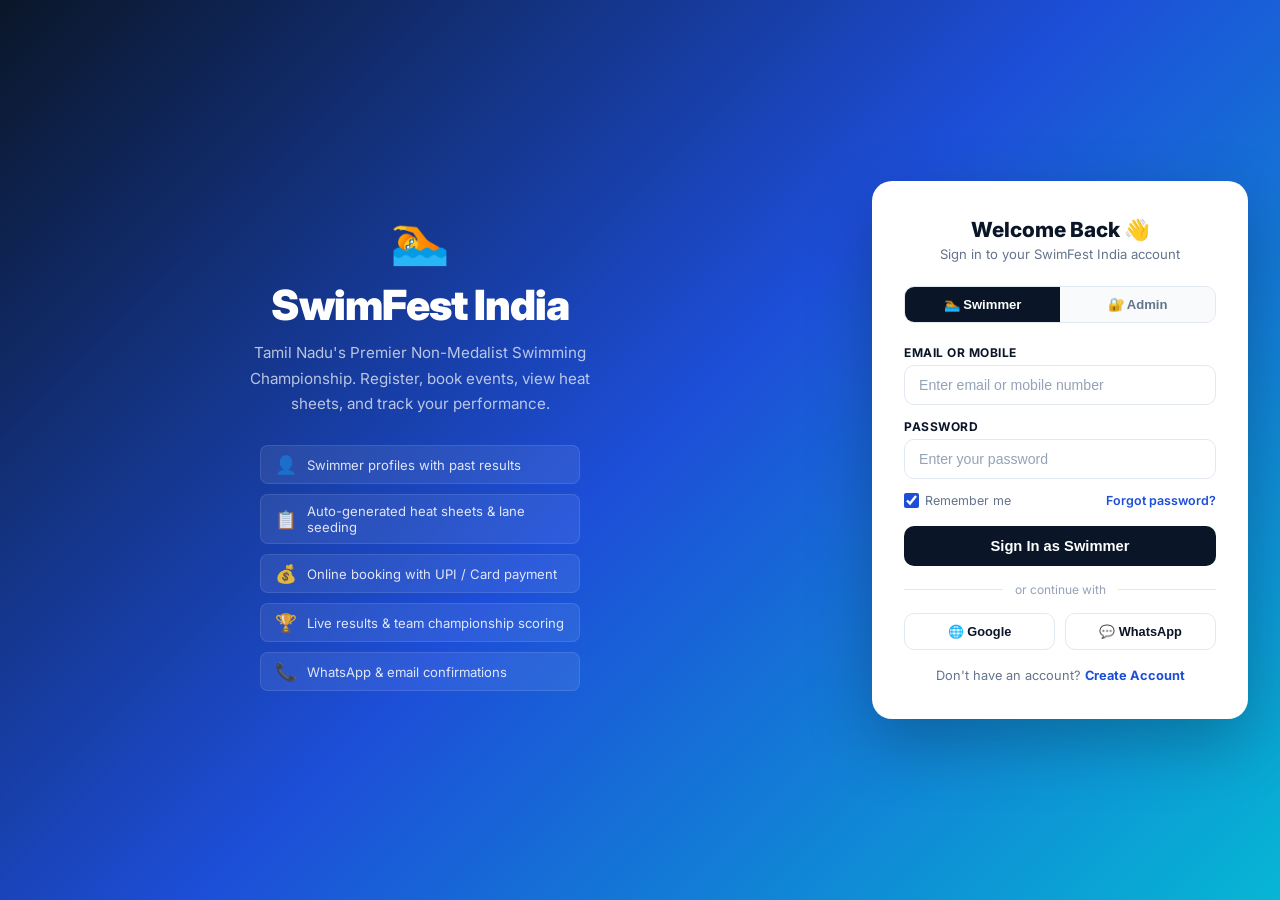
==== index.html @ cbd140c6 "Complete pending items: password hashing, admin swimmer edit, results upload, PDF export, dynamic pa" ====
﻿<!DOCTYPE html>
<html lang="en">
<head>
  <meta charset="UTF-8"/>
  <meta name="viewport" content="width=device-width,initial-scale=1.0"/>
  <title>SwimFest India 2026</title>
  <link rel="stylesheet" href="home.css?v=6"/>
  <link href="https://fonts.googleapis.com/css2?family=Inter:wght@400;500;600;700;800;900&display=swap" rel="stylesheet"/>
</head>
<body>

<!-- NAV -->
<nav class="nav">
<script>
  // Require login — redirect to login page if not authenticated
  if (!localStorage.getItem('swimmer_id') || localStorage.getItem('swimmer_id') === '') {
    window.location.href = 'login.html';
  }
</script>
  <div class="nav-inner">
    <a href="index.html" class="nav-logo">
      <span class="nav-logo-wave">&#127946;</span> SwimFest India
    </a>
    <ul class="nav-links">
      <li><a href="#home" class="active">Home</a></li>
      <li><a href="#events">Events</a></li>
      <li><a href="#eligibility">Eligibility</a></li>
      <li><a href="#results">Results</a></li>
      <li><a href="#directory">Swimmers</a></li>
      <li><a href="#faq">FAQ</a></li>
      <li><a href="#contact">Contact</a></li>
      <li><a href="heatsheet.html">Heat Sheet</a></li>
      <li><a href="player.html">My Profile</a></li>
      <li><a href="login.html" onclick="localStorage.removeItem('swimmer_id');localStorage.removeItem('swimmer_name')">Logout</a></li>
    </ul>
    <div>
      <button class="nav-ham" id="navHam">&#9776;</button>
    </div>
  </div>
  <ul class="nav-mob" id="navMob">
    <li><a href="#home">Home</a></li>
    <li><a href="#events">Events</a></li>
    <li><a href="#results">Results</a></li>
    <li><a href="#directory">Swimmers</a></li>
    <li><a href="#contact">Contact</a></li>
    <li><a href="player.html">&#128100; My Profile</a></li>
    <li><a href="#" onclick="localStorage.removeItem('swimmer_id');localStorage.removeItem('swimmer_name');window.location.href='login.html';" style="color:#dc2626;font-weight:700">&#128274; Logout</a></li>
  </ul>
</nav>

<!-- HERO -->
<section id="home" class="hero">
  <div class="hero-inner">
    <div class="hero-text">
      <span class="hero-eyebrow">&#127941; Tamil Nadu's Premier Swimming Championship</span>
      <h1>SWIMFEST<br/>INDIA 2026</h1>
      <p class="hero-sub">Non-medalist &nbsp;&middot;&nbsp; Age-group &nbsp;&middot;&nbsp; School &amp; Academy swimmers welcome</p>
      <div class="hero-btns">
        <button onclick="openRegisterModal()" class="btn-hero-primary">&#128221; Register Now</button>
        <a href="#events" class="btn-hero-ghost">View Events</a>
      </div>
      <div class="hero-chips" id="heroChips">
        <div class="hero-chip"><span class="chip-n" id="heroSwimmers">—</span><span class="chip-l">Swimmers</span></div>
        <div class="hero-chip"><span class="chip-n" id="heroEvents">—</span><span class="chip-l">Events</span></div>
        <div class="hero-chip"><span class="chip-n" id="heroAcademies">—</span><span class="chip-l">Academies</span></div>
      </div>
    </div>
  </div>
</section>

<!-- LIVE TICKER -->
<div class="ticker-bar">
  <span class="ticker-label">&#128308; LIVE</span>
  <div class="ticker-track">
    <span id="tickerText">Loading event info...</span>
  </div>
</div>
<script>
(function(){
  fetch('/api/tournaments').then(r=>r.json()).then(events=>{
    const open = events.find(e=>e.status==='Open') || events[0];
    if(!open) return;
    function fD(d){if(!d)return '';const p=d.split('-');return p.length===3?p[2]+'/'+p[1]+'/'+p[0]:d;}
    const txt = `Registration Open — ${open.name} \u2022 Deadline: ${fD(open.reg_deadline)} \u2022 ${open.venue||''} \u2022 U10 \u00b7 U12 \u00b7 U14 \u00b7 U16 \u2022 Boys & Girls \u2022 Rs.${open.fee_per_event||300}/event \u2022 Register before spots fill up!`;
    document.getElementById('tickerText').textContent = txt;
  }).catch(()=>{});
})();
</script>

<!-- STATS BAR -->
<div class="stats-bar">
  <div class="stats-inner" id="statsBar">
    <div class="stat-item"><span class="stat-val" id="statSwimmers">—</span><span class="stat-key">Swimmers</span></div>
    <div class="stat-div"></div>
    <div class="stat-item"><span class="stat-val" id="statBookings">—</span><span class="stat-key">Bookings</span></div>
    <div class="stat-div"></div>
    <div class="stat-item"><span class="stat-val">8</span><span class="stat-key">Categories</span></div>
    <div class="stat-div"></div>
    <div class="stat-item"><span class="stat-val" id="statAcademies">—</span><span class="stat-key">Academies</span></div>
    <div class="stat-div"></div>
    <div class="stat-item"><span class="stat-val" id="statFee">&#8377;300</span><span class="stat-key">Per Event</span></div>
  </div>
</div>
<script>
(function(){
  fetch('/api/stats').then(r=>r.json()).then(s=>{
    const set = (id,v) => { const e=document.getElementById(id); if(e) e.textContent=v; };
    set('statSwimmers', s.total_swimmers || 0);
    set('statBookings', s.total_bookings || 0);
    set('statAcademies', s.total_academies || 0);
    set('heroSwimmers', s.total_swimmers || 0);
    set('heroAcademies', s.total_academies || 0);
    set('heroEvents', s.total_entries || 0);
  }).catch(()=>{});

  fetch('/api/tournaments').then(r=>r.json()).then(events=>{
    const open = events.find(e=>e.status==='Open') || events[0];
    if(!open) return;
    // Days to event start
    const diff = Math.max(0, Math.ceil((new Date(open.start_date) - new Date()) / 86400000));
    const set = (id,v) => { const e=document.getElementById(id); if(e) e.textContent=v; };
    set('statFee', '₹' + (open.fee_per_event || 300));
  }).catch(()=>{});
})();
</script>

<!-- MAIN GRID -->
<div class="page-grid" id="events">

  <!-- LEFT -->
  <div class="col-left">
    <div class="section-head">
      <span class="sh-icon">&#128197;</span><h2>Upcoming Events</h2>
    </div>
    <div class="event-list">
      <p style="color:#64748b;font-size:.85rem;padding:12px">Loading events...</p>
    </div>

    <!-- Past Results -->
    <div class="section-head" id="results" style="margin-top:18px">
      <span class="sh-icon">&#127942;</span><h2>Past Event Results</h2>
    </div>
    <div class="past-list" id="pastResultsList">
      <p style="color:#64748b;font-size:.85rem;padding:10px">Loading results...</p>
    </div>
    <script>
    (function(){
      fetch('/api/tournaments').then(r=>r.json()).then(tournaments=>{
        const completed = tournaments.filter(t=>t.status==='Completed');
        const list = document.getElementById('pastResultsList');
        if(!list) return;
        if(!completed.length){
          list.innerHTML='<p style="color:#64748b;font-size:.85rem;padding:10px">No completed events yet.</p>';
          return;
        }
        function fD(d){if(!d)return '';const p=d.split('-');return p.length===3?p[2]+'/'+p[1]+'/'+p[0]:d;}
        let html='';
        completed.forEach(t=>{
          const yr = t.start_date ? t.start_date.split('-')[0] : '';
          html+=`<div class="past-row" onclick="toggleResult('r${t.tournament_id}',this)">
            <div class="past-info"><span class="past-year">${yr}</span><span class="past-name">${t.name}</span></div>
            <span class="past-chev">&#9660;</span>
          </div>
          <div class="past-panel" id="r${t.tournament_id}" style="display:none">
            <p style="color:#64748b;font-size:.82rem;padding:10px">Loading results...</p>
          </div>`;
        });
        list.innerHTML = html;
        // Load results for each completed tournament on expand
        completed.forEach(t=>{
          const row = list.querySelector(`[onclick*="r${t.tournament_id}"]`);
          if(row) row.addEventListener('click', function(){
            const panel = document.getElementById('r'+t.tournament_id);
            if(panel && panel.innerHTML.includes('Loading')){
              fetch('/api/results/'+t.tournament_id).then(r=>r.json()).then(results=>{
                if(!results.length){panel.innerHTML='<p style="color:#64748b;font-size:.82rem;padding:10px">No results recorded yet.</p>';return;}
                let tbl=`<table class="mini-results"><thead><tr><th>Event</th><th>Swimmer</th><th>Time</th><th>Place</th></tr></thead><tbody>`;
                results.slice(0,10).forEach(r=>{
                  tbl+=`<tr><td>${r.event_name}</td><td>${r.full_name||''}</td><td>${r.final_time||'—'}</td><td>${r.overall_place?'#'+r.overall_place:'—'}</td></tr>`;
                });
                tbl+='</tbody></table>';
                panel.innerHTML=tbl;
              }).catch(()=>{panel.innerHTML='<p style="color:#64748b;font-size:.82rem;padding:10px">Results unavailable.</p>';});
            }
          });
        });
      }).catch(()=>{});
    })();
    </script>
  </div>

  <!-- CENTRE -->
  <div class="col-mid">

    <div class="section-head" style="margin-top:0">
      <span class="sh-icon">&#9203;</span><h2>Registration Closes In</h2>
    </div>
    <div class="countdown-box">
      <div class="cd-unit"><span class="cd-num" id="cdDays">--</span><span class="cd-lbl">Days</span></div>
      <div class="cd-sep">:</div>
      <div class="cd-unit"><span class="cd-num" id="cdHrs">--</span><span class="cd-lbl">Hrs</span></div>
      <div class="cd-sep">:</div>
      <div class="cd-unit"><span class="cd-num" id="cdMin">--</span><span class="cd-lbl">Min</span></div>
      <div class="cd-sep">:</div>
      <div class="cd-unit"><span class="cd-num" id="cdSec">--</span><span class="cd-lbl">Sec</span></div>
    </div>

    <div class="section-head" id="eligibility" style="margin-top:16px">
      <span class="sh-icon">&#9989;</span><h2>Eligibility Checker</h2>
    </div>
    <div class="elig-checker">
      <p class="ec-hint">Enter DOB to check which events the swimmer qualifies for</p>
      <div class="ec-row">
        <input type="date" id="ecDob" min="2010-01-01" max="2017-12-31" onchange="checkElig()"/>
        <select id="ecGender" onchange="checkElig()">
          <option value="">Gender</option>
          <option value="Boys">Boys</option>
          <option value="Girls">Girls</option>
        </select>
      </div>
      <div class="ec-result" id="ecResult" style="display:none">
        <div class="ec-badge" id="ecBadge"></div>
        <div class="ec-events" id="ecEvents"></div>
        <button onclick="openRegisterModal()" class="btn-reg" style="margin-top:10px;width:100%">Register in This Category</button>
      </div>
      <div class="ec-ineligible" id="ecIneligible" style="display:none">
        <span>&#9888;&#65039; DOB outside eligible range (2010&ndash;2017).</span>
      </div>
    </div>

    <!-- Swimming Tips -->
    <div style="background:#fff;border:1px solid #e2e8f0;border-radius:10px;padding:20px;box-shadow:0 1px 6px rgba(0,0,0,.09);margin-top:16px">
      <div style="display:flex;align-items:center;gap:8px;margin-bottom:12px;padding-bottom:10px;border-bottom:2px solid #e2e8f0">
        <span style="font-size:1.1rem">&#127946;</span>
        <h2 style="font-size:1rem;font-weight:800;text-transform:uppercase;letter-spacing:.8px;color:#0f172a;margin:0">Swimming Tips</h2>
      </div>
      <div style="display:flex;flex-direction:column;gap:10px">
        <div style="display:flex;gap:10px;align-items:flex-start">
          <span style="font-size:1.1rem;flex-shrink:0">&#9201;</span>
          <div><strong style="font-size:.88rem;color:#0a1628">Warm Up 20 Minutes Early</strong><p style="font-size:.8rem;color:#64748b;margin-top:2px">Arrive at the pool early. Stretch and do light laps to activate muscles before your heat.</p></div>
        </div>
        <div style="display:flex;gap:10px;align-items:flex-start">
          <span style="font-size:1.1rem;flex-shrink:0">&#128165;</span>
          <div><strong style="font-size:.88rem;color:#0a1628">Pace Yourself</strong><p style="font-size:.8rem;color:#64748b;margin-top:2px">Don't sprint the first 15m. Save energy for the final push — most races are won in the last 10 metres.</p></div>
        </div>
        <div style="display:flex;gap:10px;align-items:flex-start">
          <span style="font-size:1.1rem;flex-shrink:0">&#128167;</span>
          <div><strong style="font-size:.88rem;color:#0a1628">Stay Hydrated</strong><p style="font-size:.8rem;color:#64748b;margin-top:2px">Drink water before and after each race. Your body loses fluids fast during competition.</p></div>
        </div>
        <div style="display:flex;gap:10px;align-items:flex-start">
          <span style="font-size:1.1rem;flex-shrink:0">&#127919;</span>
          <div><strong style="font-size:.88rem;color:#0a1628">Focus on Your Lane</strong><p style="font-size:.8rem;color:#64748b;margin-top:2px">Ignore other swimmers. Stay focused on your technique, breathing and turns.</p></div>
        </div>
        <div style="display:flex;gap:10px;align-items:flex-start">
          <span style="font-size:1.1rem;flex-shrink:0">&#128196;</span>
          <div><strong style="font-size:.88rem;color:#0a1628">Carry Your Documents</strong><p style="font-size:.8rem;color:#64748b;margin-top:2px">Birth Certificate, Aadhaar, Non-Medalist Declaration &amp; Parent Consent Form — originals mandatory.</p></div>
        </div>
      </div>
    </div>
  </div>

  <!-- RIGHT -->
  <div class="col-right">
    <div class="col-right-block" style="order:1">
      <div class="section-head">
        <span class="sh-icon">&#128226;</span><h2>Announcements</h2>
      </div>
      <div class="announce-list" id="announceList">
        <div class="announce-item">
          <span class="an-dot urgent-dot"></span>
          <div><strong>Loading...</strong><p>Fetching event details.</p></div>
        </div>
      </div>
      <script>
      (function(){
        fetch('/api/tournaments').then(r=>r.json()).then(events=>{
          const open = events.find(e=>e.status==='Open') || events[0];
          if(!open) return;
          function fD(d){if(!d)return '';const p=d.split('-');return p.length===3?p[2]+'/'+p[1]+'/'+p[0]:d;}
          const startD = fD(open.start_date);
          document.getElementById('announceList').innerHTML = `
            <div class="announce-item">
              <span class="an-dot urgent-dot"></span>
              <div><strong>Registration Deadline</strong><p>Entries close ${fD(open.reg_deadline)}. No late entries accepted.</p></div>
            </div>
            <div class="announce-item">
              <span class="an-dot"></span>
              <div><strong>Document Check-in</strong><p>Day 1 (${startD}) at 08:00 AM. Bring all originals.</p></div>
            </div>
            <div class="announce-item">
              <span class="an-dot info-dot"></span>
              <div><strong>Heat Sheets</strong><p>Published 24 hrs before race day on this website.</p></div>
            </div>
            <div class="announce-item">
              <span class="an-dot info-dot"></span>
              <div><strong>Relay Teams</strong><p>Relay medalists from other meets are eligible. 4&#215;50m / 4&#215;100m.</p></div>
            </div>
          `;
        }).catch(()=>{});
      })();
      </script>
    </div>

    <!-- How It Works — order:3, last -->
    <div class="col-right-block" style="order:3">
      <div style="background:#fff;border:1px solid #e2e8f0;border-radius:10px;padding:20px;box-shadow:0 1px 6px rgba(0,0,0,.09)">
        <div style="display:flex;align-items:center;gap:8px;margin-bottom:14px;padding-bottom:10px;border-bottom:2px solid #e2e8f0">
          <span style="font-size:1.1rem">&#128221;</span>
          <h2 style="font-size:1rem;font-weight:800;text-transform:uppercase;letter-spacing:.8px;color:#0f172a;margin:0">How It Works</h2>
        </div>
        <div style="display:flex;flex-direction:column;gap:10px">
          <div style="display:flex;gap:12px;align-items:center;padding:10px 12px;background:#f8fafc;border-radius:8px;border:1px solid #e2e8f0">
            <div style="width:32px;height:32px;border-radius:50%;background:#1d4ed8;color:#fff;font-size:.88rem;font-weight:900;display:flex;align-items:center;justify-content:center;flex-shrink:0">1</div>
            <div><strong style="font-size:.86rem;color:#0a1628">Create Account</strong><p style="font-size:.76rem;color:#64748b;margin-top:2px">Sign up with swimmer details. Age group auto-detected.</p></div>
          </div>
          <div style="display:flex;gap:12px;align-items:center;padding:10px 12px;background:#f0fdf4;border-radius:8px;border:1px solid #bbf7d0">
            <div style="width:32px;height:32px;border-radius:50%;background:#059669;color:#fff;font-size:.88rem;font-weight:900;display:flex;align-items:center;justify-content:center;flex-shrink:0">2</div>
            <div><strong style="font-size:.86rem;color:#0a1628">Register for Event</strong><p style="font-size:.76rem;color:#64748b;margin-top:2px">Pick tournament, up to 3 events + 1 relay.</p></div>
          </div>
          <div style="display:flex;gap:12px;align-items:center;padding:10px 12px;background:#faf5ff;border-radius:8px;border:1px solid #e9d5ff">
            <div style="width:32px;height:32px;border-radius:50%;background:#7c3aed;color:#fff;font-size:.88rem;font-weight:900;display:flex;align-items:center;justify-content:center;flex-shrink:0">3</div>
            <div><strong style="font-size:.86rem;color:#0a1628">Pay Online</strong><p style="font-size:.76rem;color:#64748b;margin-top:2px">Razorpay — UPI, card or net banking.</p></div>
          </div>
          <div style="display:flex;gap:12px;align-items:center;padding:10px 12px;background:#fffbeb;border-radius:8px;border:1px solid #fde68a">
            <div style="width:32px;height:32px;border-radius:50%;background:#f59e0b;color:#fff;font-size:.88rem;font-weight:900;display:flex;align-items:center;justify-content:center;flex-shrink:0">4</div>
            <div><strong style="font-size:.86rem;color:#0a1628">Compete &amp; Win</strong><p style="font-size:.76rem;color:#64748b;margin-top:2px">Arrive Day 1, check in and race!</p></div>
          </div>
        </div>
      </div>
    </div>

    <div class="col-right-block" style="order:2">
      <div class="section-head">
        <span class="sh-icon">&#128100;</span><h2>Quick Register</h2>
      </div>
      <form class="qr-form" onsubmit="qrSubmit(event)">
        <div class="qr-group">
          <label>Swimmer Name</label>
          <input type="text" id="qrName" placeholder="Enter full name" required/>
        </div>
        <div class="qr-group">
          <label>Gender</label>
          <select id="qrGender" required>
            <option value="">Select Gender</option>
            <option value="Boys">Boys</option>
            <option value="Girls">Girls</option>
          </select>
        </div>
        <div class="qr-group">
          <label>Date of Birth</label>
          <input type="date" id="qrDob" onchange="qrFillAge()" required/>
        </div>
        <div class="qr-group">
          <label>Age Group <span class="auto-tag-sm">auto</span></label>
          <input type="text" id="qrAgeGroup" readonly class="readonly-inp" placeholder="Detected from DOB"/>
        </div>
        <div class="qr-group">
          <label>Academy</label>
          <select id="qrAcademy" required>
            <option value="">Select Academy</option>
          </select>
        </div>
        <button type="submit" class="btn-continue">Continue to Events &#8594;</button>
      </form>
    </div>
  </div>
</div>

<!-- SWIMMER DIRECTORY -->
<section id="directory" class="dir-section">
  <div class="dir-inner">
    <div class="dir-head">
      <div class="section-head" style="margin-bottom:0">
        <span class="sh-icon">&#128100;</span><h2>Swimmer Directory</h2>
      </div>
      <div class="dir-filters">
        <div class="dir-fgroup" id="dirGender">
          <button class="dfb active" data-g="all">All</button>
          <button class="dfb" data-g="Boys">&#128102; Boys</button>
          <button class="dfb" data-g="Girls">&#128103; Girls</button>
        </div>
        <div class="dir-fgroup" id="dirAge">
          <button class="dfb active" data-a="all">All Ages</button>
          <button class="dfb" data-a="u8">U8</button>
          <button class="dfb" data-a="u10">U10</button>
          <button class="dfb" data-a="u12">U12</button>
          <button class="dfb" data-a="u14">U14</button>
          <button class="dfb" data-a="u16">U16</button>
        </div>
        <input type="text" class="dir-search" id="dirSearch" placeholder="Search swimmer..." oninput="filterDir()"/>
      </div>
    </div>
    <div class="dir-grid" id="dirGrid">
      <p style="color:#64748b;font-size:.85rem;padding:8px">Loading swimmers...</p>
    </div>
    <button class="btn-view-all" onclick="showAllDir()">View All Swimmers</button>
  </div>
</section>
<script>
(function loadDirectory(){
  fetch('/api/swimmers').then(r=>r.json()).then(swimmers=>{
    // Also get academies for name lookup
    fetch('/api/academies').then(r=>r.json()).then(academies=>{
      const acadMap = {};
      academies.forEach(a=>{ acadMap[a.academy_id]=a.name; });
      const grid = document.getElementById('dirGrid');
      if(!grid) return;
      if(!swimmers.length){ grid.innerHTML='<p style="color:#64748b;font-size:.85rem;padding:8px">No swimmers registered yet.</p>'; return; }
      const ageClass = {'U-10':'u10','U-12':'u12','U-14':'u14','U-16':'u16'};
      grid.innerHTML = swimmers.map(s=>{
        const isBoy = s.gender==='Boys';
        const av = isBoy ? '&#128102;' : '&#128103;';
        const avCls = isBoy ? 'boy' : 'girl';
        const ag = s.age_group || '';
        const agCls = ageClass[ag] || 'u10';
        const acad = acadMap[s.academy_id] || '';
        const name = s.full_name.length>14 ? s.full_name.substring(0,13)+'…' : s.full_name;
        return `<div class="dir-card" data-g="${s.gender}" data-a="${agCls}">
          <div class="dc-av ${avCls}">${av}</div>
          <div class="dc-info"><strong>${name}</strong><span>${acad}</span><span class="ap ${agCls}">${ag}</span></div>
        </div>`;
      }).join('');
      // Also populate academy dropdowns
      const opts = academies.map(a=>`<option value="${a.academy_id}">${a.name}</option>`).join('');
      const qrAcad = document.getElementById('qrAcademy');
      const instAcad = document.getElementById('institution');
      if(qrAcad) qrAcad.innerHTML = '<option value="">Select Academy</option>' + opts;
      if(instAcad) instAcad.innerHTML = '<option value="">Select Academy</option>' + opts + '<option value="Other">Other (type below)</option>';
    }).catch(()=>{});
  }).catch(()=>{});
})();
</script>

<!-- AGE REFERENCE -->
<section class="age-ref-section" id="eligibility-ref">
  <div class="age-ref-inner">
    <div class="section-head"><span class="sh-icon">&#128203;</span><h2>Age Categories &amp; Events</h2></div>
    <div class="age-ref-grid">
      <div class="arc-card u10c">
        <div class="arc-header"><span class="ap u10">U-10</span><span class="arc-gender">Boys &amp; Girls</span></div>
        <p class="arc-born">Born: 1 Jan 2016 &ndash; 31 Dec 2017</p>
        <ul class="arc-events"><li>50m Freestyle</li><li>100m Freestyle</li><li>50m Backstroke</li><li>50m Breaststroke</li><li>50m Butterfly</li><li>100m IM</li></ul>
        <span class="arc-relay">Relay: 4&times;50m</span>
      </div>
      <div class="arc-card u12c">
        <div class="arc-header"><span class="ap u12">U-12</span><span class="arc-gender">Boys &amp; Girls</span></div>
        <p class="arc-born">Born: 1 Jan 2014 &ndash; 31 Dec 2015</p>
        <ul class="arc-events"><li>50m Freestyle</li><li>100m Freestyle</li><li>50m Backstroke</li><li>50m Breaststroke</li><li>50m Butterfly</li><li>100m IM</li></ul>
        <span class="arc-relay">Relay: 4&times;50m</span>
      </div>
      <div class="arc-card u14c">
        <div class="arc-header"><span class="ap u14">U-14</span><span class="arc-gender">Boys &amp; Girls</span></div>
        <p class="arc-born">Born: 1 Jan 2012 &ndash; 31 Dec 2013</p>
        <ul class="arc-events"><li>50m Freestyle</li><li>100m Freestyle</li><li>100m Backstroke</li><li>100m Breaststroke</li><li>100m Butterfly</li><li>200m IM</li></ul>
        <span class="arc-relay">Relay: 4&times;100m</span>
      </div>
      <div class="arc-card u16c">
        <div class="arc-header"><span class="ap u16">U-16</span><span class="arc-gender">Boys &amp; Girls</span></div>
        <p class="arc-born">Born: 1 Jan 2010 &ndash; 31 Dec 2011</p>
        <ul class="arc-events"><li>50m Freestyle</li><li>100m Freestyle</li><li>100m Backstroke</li><li>100m Breaststroke</li><li>100m Butterfly</li><li>200m IM</li></ul>
        <span class="arc-relay">Relay: 4&times;100m</span>
      </div>
    </div>
    <div class="arc-rule">&#128204; Age cut-off: <strong>31 December 2026</strong> &nbsp;&middot;&nbsp; Non-medalist only &nbsp;&middot;&nbsp; Max <strong>3 events</strong> per registration + optional Relay</div>
  </div>
</section>

<!-- FAQ -->
<section id="faq" class="faq-section">
  <div class="faq-inner">
    <div class="section-head"><span class="sh-icon">&#10067;</span><h2>Frequently Asked Questions</h2></div>
    <input type="text" class="faq-search" id="faqSearch" placeholder="Search FAQs..." oninput="filterFaq()"/>
    <div class="faq-list" id="faqList">
      <div class="faq-item"><div class="faq-q" onclick="toggleFaq(this)"><span>Who is eligible for the Non-Medalist championship?</span><span class="faq-arrow">&#9660;</span></div><div class="faq-a">Only swimmers who have never won an individual medal (Gold, Silver, Bronze) at State, Zonal, National, or major School Games (CBSE/SGFI) are eligible. Relay medals do not affect eligibility.</div></div>
      <div class="faq-item"><div class="faq-q" onclick="toggleFaq(this)"><span>What documents must we submit on Day 1?</span><span class="faq-arrow">&#9660;</span></div><div class="faq-a">Signed Non-Medalist Declaration (Coach + Parent), institutional representation certificate, and government age-proof document (Birth Certificate, Aadhaar, or School ID).</div></div>
      <div class="faq-item"><div class="faq-q" onclick="toggleFaq(this)"><span>How does the One Start Rule work?</span><span class="faq-arrow">&#9660;</span></div><div class="faq-a">Any swimmer who leaves the block before the starting signal is immediately disqualified (DSQ). The race continues for all other swimmers without a recall.</div></div>
      <div class="faq-item"><div class="faq-q" onclick="toggleFaq(this)"><span>Is there a refund policy?</span><span class="faq-arrow">&#9660;</span></div><div class="faq-a">Fees are non-refundable once paid, except in case of official event cancellation by the organiser. No event swaps after the registration deadline.</div></div>
      <div class="faq-item"><div class="faq-q" onclick="toggleFaq(this)"><span>Can a swimmer represent both school and academy?</span><span class="faq-arrow">&#9660;</span></div><div class="faq-a">No. Under SFI guidelines, a swimmer must declare single representation for the meet &mdash; either school OR academy, not both.</div></div>
    </div>
  </div>
</section>

<!-- CONTACT -->
<section id="contact" class="contact-section">
  <div class="contact-inner" id="contactInfo">
    <div class="contact-item"><span>&#128205;</span><div><strong>Venue</strong><p id="contactVenue">—</p></div></div>
    <div class="contact-item"><span>&#128197;</span><div><strong>Event Dates</strong><p id="contactDates">—</p></div></div>
    <div class="contact-item"><span>&#8987;</span><div><strong>Reg. Deadline</strong><p id="contactDeadline">—</p></div></div>
    <div class="contact-item"><span>&#128222;</span><div><strong>Phone</strong><p>+91 44 2745 2270</p></div></div>
    <div class="contact-item"><span>&#9993;&#65039;</span><div><strong>Email</strong><p>swimming@srmist.edu.in</p></div></div>
    <div class="contact-item"><span>&#128172;</span><div><strong>WhatsApp</strong><p>+91 98765 43210</p></div></div>
  </div>
  <script>
  (function(){
    fetch('/api/tournaments').then(r=>r.json()).then(events=>{
      const open = events.find(e=>e.status==='Open') || events[0];
      if(!open) return;
      function fD(d){if(!d)return '—';const p=d.split('-');return p.length===3?p[2]+'/'+p[1]+'/'+p[0]:d;}
      const vEl = document.getElementById('contactVenue');
      const dEl = document.getElementById('contactDates');
      const dlEl = document.getElementById('contactDeadline');
      if(vEl) vEl.textContent = open.venue || '—';
      if(dEl) dEl.textContent = fD(open.start_date) + ' – ' + fD(open.end_date);
      if(dlEl) dlEl.textContent = fD(open.reg_deadline);
    }).catch(()=>{});
  })();
  </script>
</section>

<!-- FOOTER -->
<footer class="footer">
  <div class="footer-inner">
    <span class="footer-brand">&#127946; SwimFest India</span>
    <div class="footer-links">
      <a href="#events">Golden Championship</a>
      <a href="#events">Events</a>
      <a href="#directory">Swimmers</a>
      <a href="#contact">Contact</a>
    </div>
    <p>&copy; 2026 SwimFest India &middot; Age cut-off: 31 Dec 2026 &middot; Recognised by SFI</p>
  </div>
</footer>

<!-- REGISTRATION MODAL -->
<div class="reg-modal-overlay" id="registerModal" role="dialog" aria-modal="true">
  <div class="reg-modal-box">

    <!-- Header -->
    <div class="reg-modal-header">
      <div>
        <h2>&#127946; Book Tournament</h2>
        <p id="wizardStepLabel">Step 1 of 7 &mdash; Select Tournament</p>
      </div>
      <button class="reg-modal-close" onclick="closeRegisterModal()" aria-label="Close">&times;</button>
    </div>

    <!-- Progress -->
    <div class="reg-progress-bar"><div class="reg-progress-fill" id="wizardProgressFill" style="width:14.28%"></div></div>
    <div class="reg-steps-track">
      <div class="rst active" data-step="1"><span class="rst-n">1</span><span class="rst-l">Tournament</span></div>
      <div class="rst" data-step="2"><span class="rst-n">2</span><span class="rst-l">Profile</span></div>
      <div class="rst" data-step="3"><span class="rst-n">3</span><span class="rst-l">Events</span></div>
      <div class="rst" data-step="4"><span class="rst-n">4</span><span class="rst-l">Seed Times</span></div>
      <div class="rst" data-step="5"><span class="rst-n">5</span><span class="rst-l">Review</span></div>
      <div class="rst" data-step="6"><span class="rst-n">6</span><span class="rst-l">Payment</span></div>
      <div class="rst" data-step="7"><span class="rst-n">7</span><span class="rst-l">Confirmed</span></div>
    </div>

    <!-- Body -->
    <div class="reg-modal-body" id="wizardBody">
      <form id="registerForm" onsubmit="return false;">

        <!-- STEP 1: Select Tournament -->
        <div class="wiz-panel active" id="step1">
          <div class="wiz-intro"><h3>Select a Tournament</h3><p>Choose the meet you want to enter. Only open tournaments are shown.</p></div>
          <div class="tourn-list" id="tournListDynamic">
            <p style="color:#64748b;font-size:.85rem">Loading tournaments...</p>
          </div>
          <div class="wiz-nav"><button type="button" class="wiz-btn-next" onclick="wizardNext()">Book Tournament &#8594;</button></div>
        </div>
        <script>
        (function loadWizardTournaments(){
          fetch('/api/tournaments').then(r=>r.json()).then(events=>{
            const container = document.getElementById('tournListDynamic');
            if(!container) return;
            // Only show Open tournaments where deadline hasn't passed
            const today = new Date();
            const openEvents = events.filter(e => {
              if(e.status !== 'Open') return false;
              if(e.reg_deadline && new Date(e.reg_deadline + 'T23:59:59') < today) return false;
              return true;
            });
            if(openEvents.length === 0){
              container.innerHTML = '<p style="color:#64748b;font-size:.85rem">No open tournaments available for registration.</p>';
              return;
            }
            let html = '';
            openEvents.forEach((ev, i) => {
              const dates = ev.start_date && ev.end_date ? ev.start_date + ' to ' + ev.end_date : '';
              html += `<label class="tourn-card ${i===0?'selected':''}">
                <input type="radio" name="tournament" value="${ev.tournament_id}" ${i===0?'checked':''}/>
                <div class="tourn-body">
                  <div class="tourn-top"><span class="t-badge nm">Non-Medalist</span><span class="t-open">&#128994; Open</span></div>
                  <h4>${ev.name}</h4>
                  <p>Boys &amp; Girls &middot; U-10 / U-12 / U-14 / U-16</p>
                  <div class="tourn-meta">
                    <span>&#128205; ${ev.venue||''}</span>
                    <span>&#128197; ${dates}</span>
                    <span>&#8987; Closes: ${ev.reg_deadline||''}</span>
                    <span>&#128176; &#8377;${ev.fee_per_event||300}/event + GST</span>
                  </div>
                </div>
                <span class="tourn-check">&#10003;</span>
              </label>`;
            });
            container.innerHTML = html;
            // Add click selection behavior
            container.querySelectorAll('.tourn-card').forEach(card=>{
              card.addEventListener('click',function(){
                container.querySelectorAll('.tourn-card').forEach(c=>c.classList.remove('selected'));
                this.classList.add('selected');
              });
            });
          }).catch(()=>{});
        })();
        </script>

        <!-- STEP 2: Profile -->
        <div class="wiz-panel" id="step2">
          <div class="wiz-intro"><h3>Player Profile</h3><p>Enter your details. Age group and events will auto-detect from DOB.</p></div>

          <div class="wiz-section-label">&#128100; Swimmer</div>
          <div class="wiz-row">
            <div class="wiz-group">
              <label>Full Name *</label>
              <input type="text" id="swimmerName" placeholder="Official name"/>
            </div>
            <div class="wiz-group">
              <label>Gender *</label>
              <select id="gender">
                <option value="">Select</option>
                <option value="Boys">Boy</option>
                <option value="Girls">Girl</option>
              </select>
            </div>
          </div>
          <div class="wiz-row">
            <div class="wiz-group">
              <label>Date of Birth *</label>
              <input type="date" id="dob" min="2010-01-01" max="2017-12-31"/>
              <span class="wiz-hint">Valid: 1 Jan 2010 &ndash; 31 Dec 2017</span>
            </div>
            <div class="wiz-group">
              <label>Age Group <span class="wiz-auto-tag">auto</span></label>
              <input type="text" id="ageGroup" readonly class="wiz-readonly" placeholder="Detected from DOB"/>
            </div>
          </div>
          <div class="wiz-row">
            <div class="wiz-group" style="flex:1">
              <label>Address *</label>
              <input type="text" id="swimmerAddress" placeholder="Door No, Street, City, State, Pincode"/>
            </div>
          </div>
          <div class="wiz-row">
            <div class="wiz-group">
              <label>Nationality *</label>
              <select id="swimmerNationality">
                <option value="Indian" selected>Indian</option>
                <option value="NRI">NRI (Non-Resident Indian)</option>
                <option value="Other">Other</option>
              </select>
            </div>
          </div>

          <div class="wiz-section-label">&#128106; Parent / Guardian</div>
          <div class="wiz-row">
            <div class="wiz-group">
              <label>Parent Name *</label>
              <input type="text" id="parentName" placeholder="Full name"/>
            </div>
            <div class="wiz-group">
              <label>Relationship *</label>
              <select id="relationship">
                <option value="">Select</option>
                <option>Father</option><option>Mother</option><option>Guardian</option>
              </select>
            </div>
          </div>
          <div class="wiz-row">
            <div class="wiz-group">
              <label>Mobile *</label>
              <input type="tel" id="phone" placeholder="+91 XXXXX XXXXX"/>
            </div>
            <div class="wiz-group">
              <label>Email *</label>
              <input type="email" id="email" placeholder="email@example.com"/>
            </div>
          </div>

          <div class="wiz-section-label">&#127979; School <span style="font-weight:400;font-size:.72rem;color:#94a3b8">(optional if Academy filled)</span></div>
          <div class="wiz-row">
            <div class="wiz-group">
              <label>School Name</label>
              <input type="text" id="schoolName" placeholder="e.g. DAV Public School, Chennai"/>
            </div>
            <div class="wiz-group">
              <label>Board</label>
              <select id="schoolBoard">
                <option value="">Select Board</option>
                <option>CBSE</option>
                <option>ICSE</option>
                <option>State Board</option>
                <option>International (IB/IGCSE)</option>
                <option>Other</option>
              </select>
            </div>
          </div>
          <div class="wiz-row">
            <div class="wiz-group">
              <label>Class / Grade</label>
              <input type="text" id="schoolClass" placeholder="e.g. 8th Standard"/>
            </div>
          </div>

          <div class="wiz-section-label">&#127946; Academy <span style="font-weight:400;font-size:.72rem;color:#94a3b8">(optional if School filled)</span></div>
          <div class="wiz-row">
            <div class="wiz-group">
              <label>Academy Name</label>
              <select id="institution">
                <option value="">Select Academy</option>
              </select>
            </div>
            <div class="wiz-group">
              <label>Representing As</label>
              <select id="instType">
                <option value="">Select</option>
                <option value="School">School</option>
                <option value="Club">Academy</option>
              </select>
            </div>
          </div>
          <div class="wiz-row" id="otherInstRow" style="display:none">
            <div class="wiz-group" style="flex:1">
              <label>Enter Academy Name *</label>
              <input type="text" id="institutionOther" placeholder="Full name of your academy"/>
            </div>
          </div>
          <p style="font-size:.72rem;color:#64748b;margin-top:4px;margin-bottom:8px">&#9432; A swimmer can represent only <strong>one institution</strong> &mdash; either School OR Academy, not both.</p>

          <!-- Document Upload / Proof Authentication -->
          <div class="wiz-section-label">&#128196; Proof &amp; Document Upload</div>
          <p style="font-size:.78rem;color:#64748b;margin-bottom:10px">Upload required documents for identity and eligibility verification. Accepted formats: JPG, PNG, PDF (max 2MB each).</p>

          <div class="wiz-docs-grid">
            <div class="wiz-doc-item">
              <label class="wiz-doc-label">
                <span class="wiz-doc-icon">&#128196;</span>
                <span class="wiz-doc-text">
                  <strong>Age Proof *</strong>
                  <span>Birth Certificate / Aadhaar / School ID</span>
                </span>
              </label>
              <input type="file" id="docAgeProof" accept=".jpg,.jpeg,.png,.pdf" class="wiz-doc-input"/>
              <span class="wiz-doc-status" id="statusAgeProof"></span>
            </div>

            <div class="wiz-doc-item">
              <label class="wiz-doc-label">
                <span class="wiz-doc-icon">&#128221;</span>
                <span class="wiz-doc-text">
                  <strong>Non-Medalist Declaration *</strong>
                  <span>Signed by Coach &amp; Parent</span>
                </span>
              </label>
              <input type="file" id="docDeclaration" accept=".jpg,.jpeg,.png,.pdf" class="wiz-doc-input"/>
              <span class="wiz-doc-status" id="statusDeclaration"></span>
            </div>

            <div class="wiz-doc-item">
              <label class="wiz-doc-label">
                <span class="wiz-doc-icon">&#127979;</span>
                <span class="wiz-doc-text">
                  <strong>Academy Authorization *</strong>
                  <span>On official letterhead</span>
                </span>
              </label>
              <input type="file" id="docAuthorization" accept=".jpg,.jpeg,.png,.pdf" class="wiz-doc-input"/>
              <span class="wiz-doc-status" id="statusAuthorization"></span>
            </div>

            <div class="wiz-doc-item">
              <label class="wiz-doc-label">
                <span class="wiz-doc-icon">&#128100;</span>
                <span class="wiz-doc-text">
                  <strong>Swimmer Photo</strong>
                  <span>Passport size photo (optional)</span>
                </span>
              </label>
              <input type="file" id="docPhoto" accept=".jpg,.jpeg,.png" class="wiz-doc-input"/>
              <span class="wiz-doc-status" id="statusPhoto"></span>
            </div>
          </div>

          <div class="wiz-doc-note">
            &#9432; Documents will be verified at check-in on Day 1. Originals must be produced. Incomplete documents may result in disqualification.
          </div>

          <script>
            // Enforce 2MB max file size on all document uploads
            document.querySelectorAll('.wiz-doc-input').forEach(input => {
              input.addEventListener('change', function() {
                const maxSize = 2 * 1024 * 1024; // 2MB
                const file = this.files[0];
                const statusEl = this.nextElementSibling;
                if (file && file.size > maxSize) {
                  alert('File "' + file.name + '" is ' + (file.size / 1024 / 1024).toFixed(1) + 'MB. Maximum allowed is 2MB. Please choose a smaller file.');
                  this.value = '';
                  if (statusEl) { statusEl.textContent = '&#10060; Too large'; statusEl.style.color = '#dc2626'; }
                } else if (file) {
                  if (statusEl) { statusEl.textContent = '\u2705 ' + file.name; statusEl.style.color = '#16a34a'; }
                }
              });
            });
          </script>

          <div class="wiz-nav">
            <button type="button" class="wiz-btn-back" onclick="wizardBack()">&#8592; Back</button>
            <button type="button" class="wiz-btn-next" onclick="wizardNext()">Next: Select Events &#8594;</button>
          </div>
        </div>

        <!-- STEP 3: Events -->
        <div class="wiz-panel" id="step3">
          <div class="wiz-intro"><h3>Select Eligible Events</h3><p>Choose up to <strong>3 individual events</strong> + optional Relay. Events shown are based on your age group.</p></div>
          <div class="wiz-elig-banner" id="eligInfoBanner" style="display:none">
            <span>&#9989;</span>
            <div><strong id="eibCategory">--</strong><p id="eibDesc"></p></div>
            <div class="eib-pills" id="eibPills"></div>
          </div>
          <p class="wiz-empty-msg" id="eventsStepMsg">&#8679; Complete Step 2 (DOB + Gender) to see eligible events.</p>
          <div class="wiz-events-grid" id="eventsGrid"></div>
          <div class="wiz-counter-row"><span class="wiz-counter" id="eventCounterBadge">0 / 3 selected</span></div>
          <div class="wiz-relay-row" id="relayRow" style="display:none">
            <label class="wiz-relay-label">
              <input type="checkbox" id="relayOpt"/>
              <span><strong>+ Relay</strong> &mdash; opt in <span id="relayDist" class="wiz-relay-dist"></span></span>
            </label>
          </div>
          <div class="wiz-nav">
            <button type="button" class="wiz-btn-back" onclick="wizardBack()">&#8592; Back</button>
            <button type="button" class="wiz-btn-next" onclick="wizardNext()">Next: Seed Times &#8594;</button>
          </div>
        </div>

        <!-- STEP 4: Seed Times -->
        <div class="wiz-panel" id="step4">
          <div class="wiz-intro"><h3>Enter Seed Times</h3><p>Your best time for each selected event. Enter <strong>NT</strong> if no previous time.</p></div>
          <div class="wiz-seed-grid" id="seedTimeGrid"></div>
          <div class="wiz-note">&#8505;&#65039; Format: <strong>MM:SS.ss</strong> (e.g. 00:32.45) or <strong>NT</strong></div>
          <div class="wiz-nav">
            <button type="button" class="wiz-btn-back" onclick="wizardBack()">&#8592; Back</button>
            <button type="button" class="wiz-btn-next" onclick="wizardNext()">Review Booking &#8594;</button>
          </div>
        </div>

        <!-- STEP 5: Review -->
        <div class="wiz-panel" id="step5">
          <div class="wiz-intro"><h3>Review &amp; Declare</h3><p>Check all details. Accept declarations to enable payment.</p></div>
          <div class="wiz-review-box" id="reviewBox"></div>
          <div class="wiz-fee-box">
            <div class="wiz-fee-lines" id="feeLines"></div>
            <div class="wiz-fee-divider"></div>
            <div class="wiz-fee-row subtotal"><span>Subtotal</span><span id="feeSubtotal">&#8377;0</span></div>
            <div class="wiz-fee-row tax"><span>GST (18%)</span><span id="feeTax">&#8377;0</span></div>
            <div class="wiz-fee-divider"></div>
            <div class="wiz-fee-row total"><span>Total Payable</span><span id="feeTotal">&#8377;0</span></div>
          </div>
          <div class="wiz-section-label" style="margin-top:14px">&#128221; Declarations (required)</div>
          <div class="wiz-consents">
            <label class="wiz-consent"><input type="checkbox" id="consentRules" required/><span><strong>Tournament Rules</strong> &mdash; I agree to abide by all FINA-based rules and Referee decisions.</span></label>
            <label class="wiz-consent"><input type="checkbox" id="consentRefund" required/><span><strong>Refund Policy</strong> &mdash; Fees are non-refundable. Organiser cancellation = full refund in 7 days.</span></label>
            <label class="wiz-consent"><input type="checkbox" id="consentParent" required/><span id="consentParentText"><strong>Parent Consent</strong> &mdash; I consent to this swimmer participating in the registered tournament.</span></label>
            <label class="wiz-consent"><input type="checkbox" id="consentMedical" required/><span><strong>Medical Consent</strong> &mdash; Officials may seek emergency treatment if I cannot be reached.</span></label>
            <label class="wiz-consent"><input type="checkbox" id="consentNonMedalist" required/><span><strong>Non-Medalist Declaration</strong> &mdash; This swimmer has NOT won any individual medal at State/Zonal/National/School Games meets.</span></label>
          </div>
          <div class="wiz-nav">
            <button type="button" class="wiz-btn-back" onclick="wizardBack()">&#8592; Edit</button>
            <button type="button" class="wiz-btn-pay" onclick="wizardNext()">&#128274; Proceed to Payment &#8594;</button>
          </div>
        </div>

        <!-- STEP 6: Payment -->
        <div class="wiz-panel" id="step6">
          <div class="wiz-intro"><h3>Payment</h3><p>Complete payment to confirm your booking.</p></div>
          <div class="wiz-payment-card" id="paymentSummaryCard"></div>
          <div class="wiz-pay-action-row">
            <div class="wiz-total-display"><span>Total</span><span class="wiz-total-amt" id="ptdAmount">&#8377;0</span></div>
            <button type="button" class="wiz-btn-paynow" onclick="simulatePayment()">&#128274; Pay Now</button>
          </div>
          <p class="wiz-secure-note">&#128272; Secured by Razorpay &middot; 256-bit SSL &middot; UPI, Cards, Net Banking, Wallets</p>
          <div class="wiz-nav" style="margin-top:12px">
            <button type="button" class="wiz-btn-back" onclick="wizardBack()">&#8592; Back</button>
          </div>
        </div>

        <!-- STEP 7: Confirmed -->
        <div class="wiz-panel" id="step7">
          <div class="wiz-confirmed">
            <div class="wiz-conf-icon">&#127881;</div>
            <h3>Booking Confirmed!</h3>
            <p class="wiz-conf-sub">Payment received &middot; Registration complete</p>
            <div class="wiz-conf-details" id="bcDetails"></div>
            <div class="wiz-conf-notice" id="wizConfNotice">&#128140; Confirmation sent to your email &amp; WhatsApp. Carry all required documents on Day 1 at the venue.</div>
            <div class="wiz-conf-actions">
              <button type="button" class="wiz-btn-next" onclick="viewBooking()">&#128203; View Booking</button>
              <button type="button" class="wiz-btn-back" onclick="downloadReceipt()">&#11015;&#65039; Receipt</button>
              <button type="button" class="wiz-btn-close" onclick="closeRegisterModal()">&#10005; Close</button>
            </div>
          </div>
        </div>

      </form>
    </div>
  </div>
</div>

<script src="https://checkout.razorpay.com/v1/checkout.js"></script>
<script src="home.js?v=6"></script>
<script src="app.js?v=6"></script>

<!-- Load events dynamically from backend -->
<script>
function loadHomeEvents() {
  fetch('/api/tournaments').then(r=>r.json()).then(events => {
    const list = document.querySelector('.event-list');
    if (!list || !events.length) return;
    
    // Filter out completed events AND events whose deadline has passed
    const today = new Date();
    const visibleEvents = events.filter(e => {
      if(e.status === 'Completed') return false;
      return true;
    });
    // Sort: active (Open + deadline not passed) first, then the rest
    visibleEvents.sort((a, b) => {
      const aActive = a.status === 'Open' && (!a.reg_deadline || new Date(a.reg_deadline + 'T23:59:59') >= today);
      const bActive = b.status === 'Open' && (!b.reg_deadline || new Date(b.reg_deadline + 'T23:59:59') >= today);
      if (aActive && !bActive) return -1;
      if (!aActive && bActive) return 1;
      return 0;
    });
    if (visibleEvents.length === 0) {
      list.innerHTML = '<p style="color:#64748b;text-align:center;padding:20px">No upcoming events.</p>';
      return;
    }
    
    function fmtDate(d){if(!d)return '';const p=d.split('-');return p.length===3?p[2]+'/'+p[1]+'/'+p[0]:d;}
    
    let html = '';
    visibleEvents.forEach((ev, i) => {
      const isOpen = ev.status === 'Open';
      const deadlinePassed = ev.reg_deadline ? new Date(ev.reg_deadline + 'T23:59:59') < new Date() : false;
      const badge = isOpen ? 'open' : ev.status === 'Upcoming' ? 'school' : 'nm';
      const badgeText = ev.status === 'Open' ? 'Open Event' : ev.status;
      const dates = ev.start_date && ev.end_date ? `${fmtDate(ev.start_date)} to ${fmtDate(ev.end_date)}` : '';
      
      html += `<div class="ecard ${i===0?'featured':''}">
        <div class="ecard-top">
          <span class="etag ${badge}">${badgeText}</span>
          <span class="ecard-seats" style="color:${isOpen?'#16a34a':'#64748b'}">${isOpen?'&#128994; Open':'&#128274; '+ev.status}</span>
        </div>
        <h4>${ev.name}</h4>
        <div class="ecard-meta">
          <span>&#128197; ${dates}</span>
          <span>&#128205; ${ev.venue || ''}</span>
          <span>&#128176; &#8377;${ev.fee_per_event || 300}/event</span>
          <span>&#127946; Max 3 events + 1 relay per swimmer</span>
        </div>
        <div class="ecard-cats">
          <span class="ap u10">U10</span><span class="ap u12">U12</span>
          <span class="ap u14">U14</span><span class="ap u16">U16</span>
        </div>
        <div class="ecard-btns">
          ${deadlinePassed 
            ? `<span style="padding:5px 14px;background:#fee2e2;color:#dc2626;border-radius:6px;font-size:.8rem;font-weight:700">&#128274; Registration Closed</span>`
            : `<button onclick="openRegisterModal()" class="btn-reg">Register</button>`
          }
          <button onclick="openEventDetail(this)" class="btn-info" style="background:none;border:none;cursor:pointer;font-size:.75rem;color:#1d4ed8;font-weight:600">More Info &#8594;</button><button onclick="shareEvent(this)" style="background:none;border:none;cursor:pointer;font-size:.75rem;color:#64748b;font-weight:600;margin-left:4px">&#128279; Share</button><button onclick="showVenuePopup(this,'${(ev.venue||'').replace(/'/g,"\\'")}')" style="background:none;border:none;cursor:pointer;font-size:.75rem;color:#dc2626;font-weight:600;margin-left:4px">&#128205; Venue</button>
        </div>
      </div>`;
    });
    list.innerHTML = html;
  }).catch(() => {});
}
loadHomeEvents();
// Auto-refresh events when user switches back to this tab
document.addEventListener('visibilitychange', function() {
  if (!document.hidden) loadHomeEvents();
});

// Venue Popup
function showVenuePopup(btn, venue) {
  // Remove existing popup
  document.querySelectorAll('.venue-popup-overlay').forEach(p => p.remove());
  
  const overlay = document.createElement('div');
  overlay.className = 'venue-popup-overlay';
  overlay.style.cssText = 'position:fixed;inset:0;background:rgba(10,22,40,.6);backdrop-filter:blur(3px);z-index:800;display:flex;align-items:center;justify-content:center;padding:16px';
  
  const mapsUrl = 'https://maps.google.com/?q=' + encodeURIComponent(venue);
  
  overlay.innerHTML = `
    <div style="background:#fff;border-radius:16px;width:100%;max-width:360px;box-shadow:0 20px 60px rgba(0,0,0,.25);overflow:hidden">
      <div style="background:linear-gradient(135deg,#0a1628,#1d4ed8);padding:16px 20px;display:flex;justify-content:space-between;align-items:center">
        <h3 style="color:#fff;font-size:1rem;font-weight:800;margin:0">&#128205; Venue Location</h3>
        <button onclick="this.closest('.venue-popup-overlay').remove()" style="background:rgba(255,255,255,.15);border:none;color:#fff;width:30px;height:30px;border-radius:50%;font-size:1.1rem;cursor:pointer">&times;</button>
      </div>
      <div style="padding:20px;text-align:center">
        <div style="font-size:2.5rem;margin-bottom:8px">&#128205;</div>
        <h4 style="font-size:1.1rem;font-weight:800;color:#0a1628;margin:0 0 6px">${venue}</h4>
        <p style="font-size:.8rem;color:#64748b;margin:0 0 18px">Click below to open in Google Maps for directions</p>
        <a href="${mapsUrl}" target="_blank" rel="noopener" style="display:inline-flex;align-items:center;gap:8px;padding:12px 24px;background:#1d4ed8;color:#fff;border-radius:999px;font-size:.85rem;font-weight:700;text-decoration:none;transition:background .18s">
          &#128506; Get Directions
        </a>
      </div>
    </div>
  `;
  
  overlay.addEventListener('click', function(e) {
    if (e.target === overlay) overlay.remove();
  });
  
  document.body.appendChild(overlay);
}
</script>

<!-- EVENT DETAIL MODAL -->
<div class="evt-modal-overlay" id="evtModal">
  <div class="evt-modal-box">
    <div class="evt-modal-header">
      <div>
        <span class="evt-modal-badge" id="evtModalBadge"></span>
        <h2 id="evtModalTitle">Event Details</h2>
        <p id="evtModalMeta"></p>
      </div>
      <button class="evt-modal-close" onclick="closeEvtModal()">&times;</button>
    </div>
    <div class="evt-modal-body">
      <div class="evt-info-row" id="evtInfoRow"></div>
      <div class="evt-section-label">&#127942; Age Categories</div>
      <div class="evt-cats-grid" id="evtCatsGrid"></div>
      <div class="evt-section-label">&#127946; Events &amp; Distances</div>
      <div class="evt-events-table" id="evtEventsTable"></div>
      <div class="evt-section-label">&#9989; Eligibility Rules</div>
      <div class="evt-elig-box" id="evtEligBox"></div>
      <div class="evt-modal-actions">
        <button onclick="closeEvtModal();openRegisterModal()" class="evt-btn-register">&#128221; Register Now</button>
        <button onclick="closeEvtModal()" class="evt-btn-close">Close</button>
      </div>
    </div>
  </div>
</div>
</body>
</html>
</html>
---- home.css ----
/* SwimFest India 2026 - home.css */
*,*::before,*::after{box-sizing:border-box;margin:0;padding:0}
html{scroll-behavior:smooth}
body{font-family:'Inter','Segoe UI',system-ui,sans-serif;background:#f1f5f9;color:#0f172a;line-height:1.5}
a{text-decoration:none;color:inherit}
:root{
  --navy:#0a1628;--blue:#1d4ed8;--blue2:#3b82f6;--cyan:#06b6d4;
  --gold:#f59e0b;--green:#16a34a;--red:#dc2626;--white:#fff;
  --bg:#f1f5f9;--card:#fff;--brd:#e2e8f0;--txt:#0f172a;--sub:#64748b;
  --r:8px;--sh:0 1px 6px rgba(0,0,0,.09);
}

/* NAV */
.nav{background:var(--navy);position:sticky;top:0;z-index:300;box-shadow:0 2px 8px rgba(0,0,0,.3)}
.nav-inner{max-width:1300px;margin:0 auto;display:flex;align-items:center;padding:0 20px;height:56px;gap:24px}
.nav-logo{color:#fff;font-weight:800;font-size:1rem;display:flex;align-items:center;gap:6px;white-space:nowrap}
.nav-logo-wave{font-size:1.2rem}
.nav-links{display:flex;list-style:none;flex:1;justify-content:center}
.nav-links li a{display:block;padding:18px 14px;color:rgba(255,255,255,.7);font-size:.83rem;font-weight:500;border-bottom:2px solid transparent;transition:color .18s,border-color .18s}
.nav-links li a:hover,.nav-links li a.active{color:var(--cyan);border-bottom-color:var(--cyan)}
.nav-actions{display:flex;align-items:center;gap:10px}
.nav-cta{background:var(--blue);color:#fff;padding:7px 18px;border-radius:999px;font-size:.82rem;font-weight:700;white-space:nowrap;border:none;cursor:pointer;transition:background .18s}
.nav-cta:hover{background:var(--blue2)}
.nav-ham{display:none;background:none;border:none;color:#fff;font-size:1.3rem;cursor:pointer}
.nav-mob{display:none;list-style:none;background:#0d1f3c;padding:8px 0}
.nav-mob.open{display:block}
.nav-mob li a{display:block;padding:10px 24px;color:rgba(255,255,255,.85);font-size:.88rem}

/* HERO - with swimmer photo background */
.hero{
  background:
    linear-gradient(105deg,rgba(10,22,40,.92) 38%,rgba(10,22,40,.45) 100%),
    url('https://images.unsplash.com/photo-1530549387789-4c1017266635?w=1400&q=80') center 40%/cover no-repeat;
  min-height:420px;display:flex;align-items:center;margin:0
}
.hero-inner{max-width:1300px;margin:0 auto;padding:52px 20px;width:100%}
.hero-text{max-width:520px}
.hero-eyebrow{display:inline-block;background:rgba(6,182,212,.18);border:1px solid rgba(6,182,212,.45);color:var(--cyan);font-size:.72rem;font-weight:700;padding:4px 14px;border-radius:999px;margin-bottom:14px;letter-spacing:.5px;text-transform:uppercase}
.hero-text h1{font-size:clamp(2.2rem,5vw,3.4rem);font-weight:900;color:#fff;line-height:1.05;letter-spacing:-1.5px;margin-bottom:8px}
.hero-sub{font-size:.9rem;color:rgba(255,255,255,.65);margin-bottom:22px}
.hero-btns{display:flex;gap:10px;flex-wrap:wrap;margin-bottom:28px}
.btn-hero-primary{padding:12px 28px;background:var(--blue);color:#fff;border-radius:var(--r);font-size:.9rem;font-weight:700;border:none;cursor:pointer;transition:background .18s,transform .15s;box-shadow:0 4px 14px rgba(29,78,216,.4)}
.btn-hero-primary:hover{background:var(--blue2);transform:translateY(-1px)}
.btn-hero-ghost{padding:12px 28px;border:2px solid rgba(255,255,255,.55);color:#fff;border-radius:var(--r);font-size:.9rem;font-weight:700;transition:border-color .18s;display:inline-block}
.btn-hero-ghost:hover{border-color:#fff}
.hero-chips{display:flex;gap:28px;flex-wrap:wrap}
.hero-chip{display:flex;flex-direction:column}
.chip-n{font-size:1.5rem;font-weight:900;color:#fff;line-height:1}
.chip-l{font-size:.62rem;color:rgba(255,255,255,.5);text-transform:uppercase;letter-spacing:.6px}

/* TICKER */
.ticker-bar{background:#0f172a;display:flex;align-items:center;overflow:hidden;height:32px;border-bottom:1px solid rgba(255,255,255,.08)}
.ticker-label{background:var(--red);color:#fff;font-size:.68rem;font-weight:800;padding:0 10px;height:100%;display:flex;align-items:center;white-space:nowrap;flex-shrink:0}
.ticker-track{flex:1;overflow:hidden}
.ticker-track span{display:inline-block;white-space:nowrap;color:rgba(255,255,255,.75);font-size:.72rem;animation:ticker 35s linear infinite;padding-left:100%}
@keyframes ticker{0%{transform:translateX(0)}100%{transform:translateX(-100%)}}

/* STATS BAR */
.stats-bar{background:var(--navy);border-bottom:1px solid rgba(255,255,255,.08)}
.stats-inner{max-width:1300px;margin:0 auto;display:flex;align-items:center;padding:0 20px;height:46px;overflow-x:auto}
.stat-item{display:flex;align-items:center;gap:8px;padding:0 18px;white-space:nowrap;flex-shrink:0}
.stat-val{font-size:1.3rem;font-weight:900;color:var(--cyan)}
.stat-key{font-size:.68rem;color:rgba(255,255,255,.45);text-transform:uppercase;letter-spacing:.4px}
.stat-div{width:1px;height:18px;background:rgba(255,255,255,.12);flex-shrink:0}

/* PAGE GRID */
.page-grid{max-width:1400px;margin:0 auto;padding:20px 28px 0;display:grid;grid-template-columns:1fr 340px 300px;gap:20px;align-items:stretch}

/* Force all columns to fill height equally */
.col-left,.col-mid,.col-right{display:flex;flex-direction:column;gap:16px}

/* Make event cards grow to fill left column */
.event-list{display:flex;flex-direction:column;gap:10px;flex:1}
.ecard{flex:1}

/* SECTION HEADS */
.section-head{display:flex;align-items:center;gap:8px;margin-bottom:12px}
.section-head h2{font-size:1.1rem;font-weight:800;text-transform:uppercase;letter-spacing:.8px;color:var(--txt);flex:1}
.sh-icon{font-size:1.1rem}
.sh-link{font-size:.82rem;color:var(--blue);font-weight:600}
.sh-link:hover{text-decoration:underline}

/* EVENT CARDS */
.event-list{display:flex;flex-direction:column;gap:14px}
.ecard{background:var(--card);border:1px solid var(--brd);border-radius:var(--r);padding:22px;box-shadow:var(--sh);display:flex;flex-direction:column;gap:12px;transition:box-shadow .2s,transform .2s}
.ecard:hover{box-shadow:0 4px 18px rgba(0,0,0,.12);transform:translateY(-2px)}
.ecard.featured{border-left:4px solid var(--blue)}
.ecard-top{display:flex;align-items:center;justify-content:space-between}
.etag{padding:4px 12px;border-radius:999px;font-size:.8rem;font-weight:700;color:#fff}
.etag.open{background:#2563eb}
.etag.school{background:#7c3aed}
.etag.nm{background:#059669}
.ecard-seats{font-size:.82rem;font-weight:600;color:var(--sub)}
.ecard h4{font-size:1.12rem;font-weight:800;color:var(--txt);line-height:1.3}
.ecard-meta{display:flex;flex-direction:column;gap:5px;font-size:.85rem;color:var(--sub)}
.ecard-cats{display:flex;flex-wrap:wrap;gap:4px}
.ep-label{display:flex;justify-content:space-between;font-size:.66rem;color:var(--sub);margin-bottom:3px}
.ep-bar{height:5px;background:#e2e8f0;border-radius:999px;overflow:hidden}
.ep-fill{height:100%;background:var(--blue);border-radius:999px}
.ep-fill.warn{background:var(--gold)}
.ecard-btns{display:flex;gap:8px;align-items:center}
.btn-reg{padding:5px 14px;background:var(--blue);color:#fff;border-radius:6px;font-size:.75rem;font-weight:700;border:none;cursor:pointer;transition:background .18s}
.btn-reg:hover{background:var(--blue2)}
.btn-info{font-size:.75rem;color:var(--blue);font-weight:600}
.btn-info:hover{text-decoration:underline}

/* PAST RESULTS */
.past-list{border:1px solid var(--brd);border-radius:var(--r);overflow:hidden;background:var(--card)}
.past-row{display:flex;align-items:center;justify-content:space-between;padding:11px 14px;cursor:pointer;border-bottom:1px solid var(--brd);transition:background .18s}
.past-row:last-of-type{border-bottom:none}
.past-row:hover,.past-row.open-row{background:#eff6ff}
.past-info{display:flex;align-items:center;gap:10px}
.past-year{font-size:.7rem;font-weight:800;background:var(--navy);color:#fff;padding:2px 7px;border-radius:4px}
.past-name{font-size:.82rem;font-weight:600}
.past-chev{font-size:.7rem;color:var(--sub);transition:transform .2s}
.past-row.open-row .past-chev{transform:rotate(180deg)}
.past-panel{display:none;padding:0 14px 12px}
.past-panel.open{display:block}
.mini-results{width:100%;border-collapse:collapse;font-size:.75rem;margin-top:8px}
.mini-results th{background:#f1f5f9;padding:6px 8px;text-align:left;font-weight:700;color:var(--sub)}
.mini-results td{padding:6px 8px;border-bottom:1px solid #f1f5f9}

/* VENUE */
.venue-card{background:var(--card);border:1px solid var(--brd);border-radius:var(--r);padding:14px;box-shadow:var(--sh)}
.venue-header{display:flex;justify-content:space-between;align-items:flex-start;margin-bottom:10px}
.venue-header h3{font-size:.92rem;font-weight:800}
.venue-header p{font-size:.72rem;color:var(--sub);margin-top:2px}
.venue-status{font-size:.68rem;font-weight:700;color:var(--green);background:#f0fdf4;padding:2px 8px;border-radius:999px;border:1px solid #bbf7d0;white-space:nowrap}
.venue-pool-graphic{background:linear-gradient(180deg,#0c4a6e,#0369a1);border-radius:6px;padding:8px 6px 6px;margin-bottom:10px}
.pool-lane-vis{display:flex;gap:2px;margin-bottom:4px}
.pool-lane-block{flex:1;height:30px;border-radius:4px;display:flex;align-items:center;justify-content:center;font-size:.58rem;font-weight:700;color:rgba(255,255,255,.9);cursor:pointer;transition:filter .15s}
.pool-lane-block:hover{filter:brightness(1.3)}
.pool-lane-star{position:relative}
.pool-label{font-size:.62rem;color:rgba(255,255,255,.6);text-align:center}
.pool-info-box{background:#eff6ff;border:1px solid #bfdbfe;border-radius:6px;padding:8px 10px;margin-bottom:8px;font-size:.75rem}
.pool-info-box strong{display:block;color:var(--navy);margin-bottom:2px}
.venue-feats{list-style:none;font-size:.75rem;display:flex;flex-direction:column;gap:4px;margin-bottom:10px}
.venue-feats li{display:flex;align-items:center;gap:6px}
.venue-schedule{background:#f8fafc;border-radius:6px;padding:8px 10px;margin-bottom:10px;display:flex;flex-direction:column;gap:4px}
.vs-row{display:flex;justify-content:space-between;font-size:.72rem}
.vs-row span:first-child{font-weight:700;color:var(--navy)}
.vs-row span:last-child{color:var(--sub)}
.btn-directions{display:block;text-align:center;padding:7px;border:1px solid var(--brd);border-radius:6px;font-size:.75rem;font-weight:600;transition:background .18s}
.btn-directions:hover{background:var(--bg)}

/* ELIGIBILITY CHECKER */
.elig-checker{background:var(--card);border:1px solid var(--brd);border-radius:var(--r);padding:14px;box-shadow:var(--sh)}
.ec-hint{font-size:.75rem;color:var(--sub);margin-bottom:8px}
.ec-row{display:flex;gap:8px;margin-bottom:10px}
.ec-row input,.ec-row select{flex:1;padding:7px 10px;border:1px solid var(--brd);border-radius:6px;font-size:.78rem;min-width:0}
.ec-row input:focus,.ec-row select:focus{outline:none;border-color:var(--blue)}
.ec-result{animation:fadeIn .3s ease}
.ec-badge{display:inline-block;padding:4px 12px;border-radius:999px;font-size:.78rem;font-weight:800;margin-bottom:8px}
.ec-events{display:flex;flex-wrap:wrap;gap:5px;margin-bottom:8px}
.ec-ineligible{background:#fef2f2;border:1px solid #fca5a5;border-radius:6px;padding:8px 10px;font-size:.75rem;color:#b91c1c}
@keyframes fadeIn{from{opacity:0;transform:translateY(4px)}to{opacity:1;transform:none}}

/* COUNTDOWN */
.countdown-box{background:var(--navy);border-radius:var(--r);padding:14px;display:flex;align-items:center;justify-content:center}
.cd-unit{display:flex;flex-direction:column;align-items:center;flex:1}
.cd-num{font-size:1.6rem;font-weight:900;color:var(--cyan);line-height:1}
.cd-lbl{font-size:.6rem;color:rgba(255,255,255,.5);text-transform:uppercase;letter-spacing:.5px}
.cd-sep{font-size:1.3rem;font-weight:900;color:rgba(255,255,255,.25);padding:0 2px;margin-bottom:12px}

/* QUICK REGISTER */
.qr-form{background:var(--card);border:1px solid var(--brd);border-radius:var(--r);padding:14px;box-shadow:var(--sh);display:flex;flex-direction:column;gap:9px}
.qr-group{display:flex;flex-direction:column;gap:3px}
.qr-group label{font-size:.72rem;font-weight:600;color:var(--txt);display:flex;align-items:center;gap:6px}
.qr-group input,.qr-group select{padding:7px 10px;border:1px solid var(--brd);border-radius:6px;font-size:.8rem;color:var(--txt);transition:border-color .18s}
.qr-group input:focus,.qr-group select:focus{outline:none;border-color:var(--blue)}
.readonly-inp{background:#f0f9ff;color:var(--blue);font-weight:700}
.auto-tag-sm{background:#dcfce7;color:#166534;font-size:.6rem;padding:1px 6px;border-radius:999px;font-weight:700}
.btn-continue{width:100%;padding:9px;background:var(--blue);color:#fff;border:none;border-radius:6px;font-size:.83rem;font-weight:700;cursor:pointer;transition:background .18s}
.btn-continue:hover{background:var(--blue2)}

/* ANNOUNCEMENTS */
.announce-list{background:var(--card);border:1px solid var(--brd);border-radius:var(--r);overflow:hidden;box-shadow:var(--sh)}
.announce-item{display:flex;align-items:flex-start;gap:10px;padding:10px 14px;border-bottom:1px solid var(--brd)}
.announce-item:last-child{border-bottom:none}
.announce-item strong{font-size:.78rem;font-weight:700;display:block;margin-bottom:1px}
.announce-item p{font-size:.72rem;color:var(--sub)}
.an-dot{flex-shrink:0;width:8px;height:8px;border-radius:50%;background:var(--blue);margin-top:5px}
.urgent-dot{background:var(--red);animation:blink 1.4s infinite}
.info-dot{background:var(--cyan)}
@keyframes blink{0%,100%{opacity:1}50%{opacity:.35}}

/* SWIMMER DIRECTORY */
.dir-section{background:var(--card);border-top:1px solid var(--brd);border-bottom:1px solid var(--brd);padding:16px 20px}
.dir-inner{max-width:1300px;margin:0 auto}
.dir-head{display:flex;align-items:flex-start;justify-content:space-between;flex-wrap:wrap;gap:10px;margin-bottom:12px}
.dir-filters{display:flex;align-items:center;gap:8px;flex-wrap:wrap}
.dir-fgroup{display:flex;gap:5px;flex-wrap:wrap}
.dfb{padding:4px 11px;border-radius:999px;border:1px solid var(--brd);background:#fff;font-size:.72rem;font-weight:600;cursor:pointer;transition:all .15s}
.dfb:hover{border-color:var(--blue);color:var(--blue)}
.dfb.active{background:var(--navy);color:#fff;border-color:var(--navy)}
.dir-search{padding:5px 12px;border:1px solid var(--brd);border-radius:999px;font-size:.75rem;width:160px}
.dir-search:focus{outline:none;border-color:var(--blue)}
.dir-grid{display:grid;grid-template-columns:repeat(auto-fill,minmax(148px,1fr));gap:8px;margin-bottom:10px}
.dir-card{display:flex;align-items:center;gap:8px;background:var(--card);border:1px solid var(--brd);border-radius:var(--r);padding:9px 11px;cursor:pointer;transition:box-shadow .18s,transform .15s}
.dir-card:hover{box-shadow:var(--sh);transform:translateY(-1px)}
.dir-card.hidden{display:none}
.dc-av{width:34px;height:34px;border-radius:50%;display:flex;align-items:center;justify-content:center;font-size:1.1rem;flex-shrink:0}
.dc-av.boy{background:#dbeafe}
.dc-av.girl{background:#fce7f3}
.dc-info{display:flex;flex-direction:column;gap:2px;min-width:0}
.dc-info strong{font-size:.75rem;font-weight:700;overflow:hidden;text-overflow:ellipsis;white-space:nowrap}
.dc-info span:not([class]){font-size:.65rem;color:var(--sub);overflow:hidden;text-overflow:ellipsis;white-space:nowrap}
.btn-view-all{display:block;width:100%;padding:8px;border:1px solid var(--brd);border-radius:6px;font-size:.78rem;font-weight:600;cursor:pointer;background:#fff;transition:background .18s;text-align:center}
.btn-view-all:hover{background:var(--bg)}

/* AGE REFERENCE */
.age-ref-section{background:#f8fafc;border-top:1px solid var(--brd);padding:16px 20px}
.age-ref-inner{max-width:1300px;margin:0 auto}
.age-ref-grid{display:grid;grid-template-columns:repeat(4,1fr);gap:12px;margin:12px 0}
.arc-card{background:var(--card);border:1px solid var(--brd);border-radius:var(--r);padding:12px;box-shadow:var(--sh)}
.u10c{border-top:3px solid #f97316}
.u12c{border-top:3px solid #8b5cf6}
.u14c{border-top:3px solid #0ea5e9}
.u16c{border-top:3px solid #10b981}
.arc-header{display:flex;align-items:center;gap:8px;margin-bottom:6px}
.arc-gender{font-size:.68rem;color:var(--sub)}
.arc-born{font-size:.7rem;color:var(--sub);margin-bottom:6px}
.arc-events{list-style:none;font-size:.72rem;color:var(--txt);display:flex;flex-direction:column;gap:2px;margin-bottom:8px}
.arc-events li::before{content:"- ";color:var(--blue)}
.arc-relay{display:inline-block;background:#f0f9ff;color:var(--blue);font-size:.65rem;font-weight:700;padding:2px 8px;border-radius:999px;border:1px solid #bae6fd}
.arc-rule{background:var(--navy);color:rgba(255,255,255,.75);font-size:.75rem;padding:10px 16px;border-radius:var(--r);line-height:1.6}

/* FAQ */
.faq-section{background:var(--white);border-top:1px solid var(--brd);padding:16px 20px}
.faq-inner{max-width:1300px;margin:0 auto}
.faq-search{width:100%;padding:8px 14px;border:1px solid var(--brd);border-radius:999px;font-size:.82rem;margin:10px 0 12px;transition:border-color .18s}
.faq-search:focus{outline:none;border-color:var(--blue)}
.faq-list{display:flex;flex-direction:column;gap:0;border:1px solid var(--brd);border-radius:var(--r);overflow:hidden}
.faq-item{border-bottom:1px solid var(--brd)}
.faq-item:last-child{border-bottom:none}
.faq-item.hidden{display:none}
.faq-q{display:flex;justify-content:space-between;align-items:center;padding:12px 14px;cursor:pointer;font-size:.84rem;font-weight:600;transition:background .15s;gap:12px}
.faq-q:hover{background:#f8fafc}
.faq-q.open-q{background:#eff6ff;color:var(--blue)}
.faq-arrow{font-size:.7rem;flex-shrink:0;transition:transform .2s}
.faq-q.open-q .faq-arrow{transform:rotate(180deg)}
.faq-a{display:none;padding:0 14px 12px;font-size:.8rem;color:var(--sub);line-height:1.6}
.faq-a.open-a{display:block}

/* CONTACT */
.contact-section{background:var(--navy);padding:20px}
.contact-inner{max-width:1300px;margin:0 auto;display:grid;grid-template-columns:repeat(auto-fill,minmax(180px,1fr));gap:16px}
.contact-item{display:flex;gap:10px;align-items:flex-start}
.contact-item>span{font-size:1.2rem;flex-shrink:0;margin-top:2px}
.contact-item strong{display:block;font-size:.78rem;font-weight:700;color:#fff;margin-bottom:2px}
.contact-item p{font-size:.72rem;color:rgba(255,255,255,.55);line-height:1.5}

/* FOOTER */
.footer{background:#060e1a;padding:14px 20px}
.footer-inner{max-width:1300px;margin:0 auto;display:flex;align-items:center;flex-wrap:wrap;gap:16px;justify-content:space-between}
.footer-brand{font-size:.9rem;font-weight:800;color:#fff}
.footer-links{display:flex;gap:16px;flex-wrap:wrap}
.footer-links a{font-size:.72rem;color:rgba(255,255,255,.5);transition:color .18s}
.footer-links a:hover{color:var(--cyan)}
.footer p{font-size:.68rem;color:rgba(255,255,255,.3)}

/* AGE PILLS */
.ap{display:inline-block;padding:2px 7px;border-radius:999px;font-size:.62rem;font-weight:700;color:#fff}
.ap.u10{background:#f97316}
.ap.u12{background:#8b5cf6}
.ap.u14{background:#0ea5e9}
.ap.u16{background:#10b981}

/* REGISTRATION MODAL */
.reg-modal-overlay{position:fixed;inset:0;background:rgba(10,22,40,.7);backdrop-filter:blur(4px);z-index:900;display:flex;align-items:center;justify-content:center;padding:16px;opacity:0;pointer-events:none;transition:opacity .25s}
.reg-modal-overlay.open{opacity:1;pointer-events:all}
.reg-modal-box{background:#fff;border-radius:16px;width:100%;max-width:700px;max-height:92vh;display:flex;flex-direction:column;overflow:hidden;box-shadow:0 24px 64px rgba(0,0,0,.35);transform:translateY(28px);transition:transform .3s}
.reg-modal-overlay.open .reg-modal-box{transform:translateY(0)}

.reg-modal-header{display:flex;align-items:flex-start;justify-content:space-between;gap:12px;padding:18px 20px 14px;background:linear-gradient(135deg,#0a1628 0%,#1d4ed8 100%);flex-shrink:0}
.reg-modal-header h2{font-size:1.05rem;font-weight:800;color:#fff;margin-bottom:3px}
.reg-modal-header p{font-size:.75rem;color:rgba(255,255,255,.6)}
.reg-modal-close{background:rgba(255,255,255,.15);border:none;color:#fff;width:32px;height:32px;border-radius:50%;font-size:1.2rem;cursor:pointer;display:flex;align-items:center;justify-content:center;flex-shrink:0;margin-top:2px;transition:background .18s}
.reg-modal-close:hover{background:rgba(255,255,255,.25)}

.reg-progress-bar{height:4px;background:#e2e8f0;flex-shrink:0}
.reg-progress-fill{height:100%;background:linear-gradient(90deg,var(--blue),var(--cyan));transition:width .4s}

.reg-steps-track{display:flex;padding:8px 16px;background:#f8fafc;border-bottom:1px solid var(--brd);flex-shrink:0;overflow-x:auto;gap:4px}
.rst{display:flex;flex-direction:column;align-items:center;gap:2px;min-width:50px;opacity:.4;transition:opacity .2s}
.rst.active{opacity:1}
.rst.done{opacity:.7}
.rst-n{width:22px;height:22px;border-radius:50%;background:#e2e8f0;color:var(--txt);font-size:.68rem;font-weight:800;display:flex;align-items:center;justify-content:center;transition:background .2s}
.rst.active .rst-n{background:var(--blue);color:#fff}
.rst.done .rst-n{background:#22c55e;color:#fff}
.rst-l{font-size:.58rem;font-weight:600;color:var(--sub);text-align:center;white-space:nowrap}
.rst.active .rst-l{color:var(--navy)}

.reg-modal-body{overflow-y:auto;padding:18px 20px;flex:1}
.reg-modal-body::-webkit-scrollbar{width:5px}
.reg-modal-body::-webkit-scrollbar-thumb{background:#cbd5e1;border-radius:999px}
body.modal-open{overflow:hidden}

/* WIZARD PANELS */
.wiz-panel{display:none}
.wiz-panel.active{display:block}
.wiz-intro{margin-bottom:16px}
.wiz-intro h3{font-size:1rem;font-weight:800;color:var(--navy);margin-bottom:4px}
.wiz-intro p{font-size:.82rem;color:var(--sub)}
.wiz-nav{display:flex;justify-content:space-between;align-items:center;margin-top:20px;gap:10px;flex-wrap:wrap}
.wiz-btn-next{padding:10px 22px;background:var(--navy);color:#fff;border:none;border-radius:999px;font-size:.85rem;font-weight:700;cursor:pointer;transition:transform .18s,box-shadow .18s;box-shadow:0 3px 10px rgba(10,22,40,.2)}
.wiz-btn-next:hover{transform:translateY(-1px);box-shadow:0 5px 14px rgba(10,22,40,.28)}
.wiz-btn-back{padding:10px 20px;background:transparent;color:var(--navy);border:2px solid var(--brd);border-radius:999px;font-size:.85rem;font-weight:600;cursor:pointer;transition:border-color .18s}
.wiz-btn-back:hover{border-color:var(--blue2)}
.wiz-btn-pay{background:#16a34a;color:#fff;box-shadow:0 3px 10px rgba(22,163,74,.25);padding:10px 22px;border-radius:999px;border:none;font-size:.85rem;font-weight:700;cursor:pointer;transition:transform .18s,box-shadow .18s}
.wiz-btn-pay:hover{transform:translateY(-1px);box-shadow:0 5px 14px rgba(22,163,74,.3)}
.wiz-btn-paynow{padding:12px 28px;background:#0a1628;color:#fff;border:none;border-radius:999px;font-size:.9rem;font-weight:800;cursor:pointer;transition:transform .18s,background .18s}
.wiz-btn-paynow:hover{transform:translateY(-1px);background:#1d4ed8}
.wiz-btn-close{padding:10px 20px;background:transparent;color:var(--sub);border:2px solid var(--brd);border-radius:999px;font-size:.85rem;font-weight:600;cursor:pointer}

/* FORM ROWS */
.wiz-section-label{font-size:.7rem;font-weight:800;text-transform:uppercase;letter-spacing:.7px;color:var(--sub);padding-bottom:6px;border-bottom:1px solid var(--brd);margin:14px 0 10px}
.wiz-row{display:flex;gap:12px;margin-bottom:10px;flex-wrap:wrap}
.wiz-group{flex:1;min-width:170px;display:flex;flex-direction:column;gap:4px}
.wiz-group label{font-size:.72rem;font-weight:600;color:var(--txt);display:flex;align-items:center;gap:6px}
.wiz-group input,.wiz-group select{padding:8px 11px;border:1.5px solid var(--brd);border-radius:7px;font-size:.82rem;color:var(--txt);transition:border-color .18s;background:#fff}
.wiz-group input:focus,.wiz-group select:focus{outline:none;border-color:var(--blue)}
.wiz-readonly{background:#f0f9ff;color:var(--blue);font-weight:700}
.wiz-hint{font-size:.68rem;color:var(--sub)}
.wiz-auto-tag{background:#dcfce7;color:#166534;font-size:.6rem;padding:1px 7px;border-radius:999px;font-weight:700}

/* TOURNAMENT SELECT */
.tourn-list{display:flex;flex-direction:column;gap:10px;margin-bottom:8px}
.tourn-card{display:flex;align-items:flex-start;gap:12px;border:2px solid var(--brd);border-radius:var(--r);padding:14px;cursor:pointer;transition:border-color .18s,background .18s;position:relative}
.tourn-card.selected{border-color:var(--blue);background:#eff6ff}
.tourn-card.disabled-card{opacity:.5;cursor:not-allowed}
.tourn-card input[type=radio]{display:none}
.tourn-body{flex:1}
.tourn-top{display:flex;align-items:center;gap:8px;margin-bottom:6px}
.t-badge{padding:2px 9px;border-radius:999px;font-size:.65rem;font-weight:700;color:#fff}
.t-badge.nm{background:#059669}
.t-badge.school{background:#7c3aed}
.t-open{font-size:.72rem;font-weight:700;color:#16a34a}
.t-closed{font-size:.72rem;color:var(--sub)}
.tourn-body h4{font-size:.88rem;font-weight:800;color:var(--navy);margin-bottom:3px}
.tourn-body p{font-size:.75rem;color:var(--sub);margin-bottom:6px}
.tourn-meta{display:flex;flex-direction:column;gap:2px;font-size:.72rem;color:var(--sub)}
.tourn-check{width:24px;height:24px;border-radius:50%;background:var(--blue);color:#fff;display:flex;align-items:center;justify-content:center;font-size:.8rem;font-weight:900;flex-shrink:0;margin-top:2px}
.tourn-card:not(.selected) .tourn-check{display:none}

/* EVENTS GRID */
.wiz-elig-banner{display:flex;align-items:flex-start;gap:10px;background:#f0fdf4;border:1px solid #86efac;border-radius:8px;padding:10px 12px;margin-bottom:12px;flex-wrap:wrap}
.wiz-elig-banner strong{font-size:.82rem;font-weight:800;color:#166534;display:block;margin-bottom:2px}
.wiz-elig-banner p{font-size:.72rem;color:#15803d}
.eib-pills{display:flex;flex-wrap:wrap;gap:5px;margin-top:4px}
.wiz-empty-msg{font-size:.8rem;color:var(--sub);background:#f8fafc;border:2px dashed var(--brd);border-radius:8px;padding:16px;text-align:center;margin-bottom:8px}
.wiz-events-grid{display:grid;grid-template-columns:repeat(auto-fill,minmax(190px,1fr));gap:8px;margin-bottom:8px}
.wiz-ev-card{display:flex;align-items:flex-start;gap:10px;border:2px solid var(--brd);border-radius:8px;padding:10px 12px;cursor:pointer;transition:border-color .18s,background .18s;flex-direction:column}
.wiz-ev-card:hover{border-color:var(--blue2)}
.wiz-ev-card.checked{border-color:var(--blue);background:#eff6ff}
.wiz-ev-card.disabled{opacity:.4;pointer-events:none}
.wiz-ev-card input[type=checkbox]{display:none}
.wiz-ev-label{font-size:.82rem;font-weight:700;color:var(--navy)}
.wiz-ev-dist{font-size:.7rem;color:var(--sub)}
.wiz-ev-seed{margin-top:6px;width:100%}
.wiz-ev-seed.hidden{display:none}
.wiz-ev-seed input{width:100%;padding:5px 8px;border:1.5px solid var(--brd);border-radius:6px;font-size:.75rem;transition:border-color .18s}
.wiz-ev-seed input:focus{outline:none;border-color:var(--blue)}
.wiz-counter-row{display:flex;justify-content:flex-end;margin-bottom:8px}
.wiz-counter{padding:4px 12px;border-radius:999px;background:var(--navy);color:#fff;font-size:.72rem;font-weight:700}
.wiz-counter.full{background:#16a34a}
.wiz-relay-row{background:#f8fafc;border:1.5px solid var(--brd);border-radius:8px;padding:12px 14px;margin-bottom:8px}
.wiz-relay-label{display:flex;align-items:center;gap:10px;font-size:.83rem;cursor:pointer}
.wiz-relay-label input{width:16px;height:16px;accent-color:var(--blue)}
.wiz-relay-dist{color:var(--blue);font-size:.72rem;font-weight:600;margin-left:4px}
.wiz-note{font-size:.75rem;color:var(--sub);background:#f8fafc;border-radius:6px;padding:8px 12px;margin-top:8px}

/* SEED TIME GRID */
.wiz-seed-grid{display:flex;flex-direction:column;gap:8px;background:#f8fafc;border-radius:8px;padding:12px 14px}
.wiz-seed-row{display:flex;align-items:center;gap:12px;flex-wrap:wrap}
.wiz-seed-ev{flex:1;font-size:.82rem;font-weight:600;min-width:140px}
.wiz-seed-input{width:120px;padding:7px 10px;border:1.5px solid var(--brd);border-radius:6px;font-size:.82rem;transition:border-color .18s}
.wiz-seed-input:focus{outline:none;border-color:var(--blue)}
.wiz-seed-hint{font-size:.68rem;color:var(--sub)}

/* REVIEW BOX */
.wiz-review-box{background:#f8fafc;border-radius:8px;padding:14px;display:flex;flex-direction:column;gap:6px;font-size:.82rem}
.wiz-rv-section{font-size:.68rem;font-weight:800;text-transform:uppercase;letter-spacing:.6px;color:var(--blue);margin-top:8px;margin-bottom:2px}
.wiz-rv-row{display:flex;justify-content:space-between;gap:10px;padding:3px 0;border-bottom:1px solid #f0f4f8;flex-wrap:wrap}
.wiz-rv-key{color:var(--sub)}
.wiz-rv-val{font-weight:700;color:var(--navy);text-align:right}

/* FEE BOX */
.wiz-fee-box{background:#fff;border:1.5px solid var(--brd);border-radius:8px;overflow:hidden;margin-top:12px}
.wiz-fee-lines{display:flex;flex-direction:column}
.wiz-fee-line{display:flex;justify-content:space-between;padding:8px 14px;border-bottom:1px solid #f0f4f8;font-size:.82rem}
.wiz-fee-divider{height:2px;background:var(--brd)}
.wiz-fee-row{display:flex;justify-content:space-between;padding:8px 14px;font-size:.82rem}
.wiz-fee-row.subtotal{color:var(--sub)}
.wiz-fee-row.tax{color:var(--sub);font-size:.75rem}
.wiz-fee-row.total{font-size:1rem;font-weight:800;color:var(--navy);background:#f0f9ff}

/* CONSENTS */
.wiz-consents{display:flex;flex-direction:column;gap:8px;margin-bottom:4px}
.wiz-consent{display:flex;align-items:flex-start;gap:10px;border:1.5px solid var(--brd);border-radius:8px;padding:10px 12px;cursor:pointer;transition:border-color .18s,background .18s;font-size:.78rem;color:var(--txt);line-height:1.5}
.wiz-consent:hover{border-color:var(--blue2);background:#f8fafc}
.wiz-consent:has(input:checked){border-color:#22c55e;background:#f0fdf4}
.wiz-consent input[type=checkbox]{flex-shrink:0;width:16px;height:16px;accent-color:#16a34a;margin-top:2px;cursor:pointer}

/* PAYMENT */
.wiz-payment-card{background:linear-gradient(135deg,#0a1628 0%,#1d4ed8 100%);border-radius:10px;padding:16px 18px;color:#fff;margin-bottom:16px;display:flex;flex-direction:column;gap:8px}
.wiz-pc-row{display:flex;justify-content:space-between;font-size:.82rem}
.wiz-pc-label{color:rgba(255,255,255,.6)}
.wiz-pc-total{font-size:1.3rem;font-weight:900;color:#ffd60a}
.wiz-pay-methods{margin-bottom:14px}
.wiz-pay-label{font-size:.78rem;font-weight:700;color:var(--navy);margin-bottom:8px}
.wiz-pay-opts{display:flex;gap:8px;flex-wrap:wrap}
.wiz-pay-opt{display:flex;align-items:center;gap:6px;border:2px solid var(--brd);border-radius:8px;padding:8px 14px;cursor:pointer;font-size:.82rem;font-weight:600;transition:all .18s}
.wiz-pay-opt.selected,.wiz-pay-opt:has(input:checked){border-color:var(--blue);background:#eff6ff}
.wiz-pay-opt input{display:none}
.wiz-upi-wrap{display:flex;flex-direction:column;gap:5px;margin-bottom:14px}
.wiz-upi-wrap label{font-size:.75rem;font-weight:600;color:var(--navy)}
.wiz-upi-input{padding:9px 12px;border:1.5px solid var(--brd);border-radius:7px;font-size:.85rem;max-width:280px;transition:border-color .18s}
.wiz-upi-input:focus{outline:none;border-color:var(--blue)}
.wiz-pay-action-row{display:flex;align-items:center;justify-content:space-between;background:#f8fafc;border:1.5px solid #e2e8f0;border-radius:10px;padding:16px 20px;gap:16px;flex-wrap:wrap}
.wiz-total-display{display:flex;flex-direction:column}
.wiz-total-display span:first-child{font-size:.68rem;color:#64748b;text-transform:uppercase;letter-spacing:.5px}
.wiz-total-amt{font-size:1.4rem;font-weight:900;color:#0a1628;line-height:1.1}
.wiz-secure-note{text-align:center;font-size:.72rem;color:var(--sub);margin-top:8px}

/* BOOKING CONFIRMED */
.wiz-confirmed{text-align:center;padding:8px 0}
.wiz-conf-icon{font-size:3rem;margin-bottom:12px}
.wiz-confirmed h3{font-size:1.3rem;font-weight:800;color:#16a34a;margin-bottom:4px}
.wiz-conf-sub{font-size:.82rem;color:var(--sub);margin-bottom:16px}
.wiz-conf-details{background:#f8fafc;border-radius:8px;padding:14px;text-align:left;display:flex;flex-direction:column;gap:6px;font-size:.82rem;margin-bottom:14px}
.wiz-conf-row{display:flex;justify-content:space-between;gap:10px;padding:3px 0;border-bottom:1px solid #f0f4f8}
.wiz-conf-row-label{color:var(--sub)}
.wiz-conf-row-val{font-weight:700;color:var(--navy)}
.wiz-conf-total{border-top:2px solid var(--brd);padding-top:8px;margin-top:4px}
.wiz-conf-total .wiz-conf-row-val{color:#16a34a;font-size:1rem}
.wiz-conf-notice{background:#fffbeb;border:1px solid #fde047;border-radius:8px;padding:10px 12px;font-size:.75rem;color:#92400e;display:flex;gap:8px;align-items:flex-start;margin-bottom:16px}
.wiz-conf-actions{display:flex;gap:8px;justify-content:center;flex-wrap:wrap}

/* RESPONSIVE */
@media(max-width:1100px){
  .page-grid{grid-template-columns:1fr 260px}
  .col-right{grid-column:1/-1;display:grid;grid-template-columns:1fr 1fr;gap:16px}
  .age-ref-grid{grid-template-columns:repeat(2,1fr)}
}
@media(max-width:768px){
  .nav-links,.nav-cta{display:none}
  .nav-ham{display:block}
  .page-grid{grid-template-columns:1fr;padding:10px 12px 0}
  .col-right{grid-template-columns:1fr}
  .hero-text h1{font-size:2.2rem}
  .age-ref-grid{grid-template-columns:1fr 1fr}
  .wiz-row{flex-direction:column}
  .wiz-modal{padding:0}
  .wiz-modal-box{border-radius:0;max-height:100vh;height:100dvh}
}
@media(max-width:480px){
  .age-ref-grid{grid-template-columns:1fr}
  .dir-grid{grid-template-columns:repeat(2,1fr)}
  .wiz-row{flex-direction:column}
}

/* EVENT DETAIL MODAL */
.evt-modal-overlay{position:fixed;inset:0;background:rgba(10,22,40,.72);backdrop-filter:blur(4px);z-index:800;display:flex;align-items:center;justify-content:center;padding:16px;opacity:0;pointer-events:none;transition:opacity .25s}
.evt-modal-overlay.open{opacity:1;pointer-events:all}
.evt-modal-box{background:#fff;border-radius:14px;width:100%;max-width:680px;max-height:90vh;display:flex;flex-direction:column;overflow:hidden;box-shadow:0 20px 60px rgba(0,0,0,.3);transform:translateY(24px);transition:transform .3s}
.evt-modal-overlay.open .evt-modal-box{transform:translateY(0)}
.evt-modal-header{padding:18px 20px 14px;background:linear-gradient(135deg,#0a1628 0%,#1d4ed8 100%);display:flex;align-items:flex-start;justify-content:space-between;gap:12px;flex-shrink:0}
.evt-modal-badge{display:inline-block;padding:2px 10px;border-radius:999px;font-size:.68rem;font-weight:700;color:#fff;margin-bottom:6px}
.evt-modal-badge.open{background:#059669}
.evt-modal-badge.school{background:#7c3aed}
.evt-modal-badge.nm{background:#059669}
.evt-modal-header h2{font-size:1.05rem;font-weight:800;color:#fff;margin-bottom:4px}
.evt-modal-header p{font-size:.75rem;color:rgba(255,255,255,.6)}
.evt-modal-close{background:rgba(255,255,255,.15);border:none;color:#fff;width:32px;height:32px;border-radius:50%;font-size:1.2rem;cursor:pointer;display:flex;align-items:center;justify-content:center;flex-shrink:0;transition:background .18s}
.evt-modal-close:hover{background:rgba(255,255,255,.28)}
.evt-modal-body{overflow-y:auto;padding:18px 20px;flex:1}
.evt-modal-body::-webkit-scrollbar{width:5px}
.evt-modal-body::-webkit-scrollbar-thumb{background:#cbd5e1;border-radius:999px}

.evt-info-row{display:grid;grid-template-columns:repeat(auto-fill,minmax(140px,1fr));gap:10px;margin-bottom:16px}
.evt-info-item{background:#f8fafc;border-radius:8px;padding:10px 12px;display:flex;flex-direction:column;gap:2px}
.evt-info-label{font-size:.65rem;color:#64748b;text-transform:uppercase;letter-spacing:.5px;font-weight:700}
.evt-info-val{font-size:.82rem;font-weight:700;color:#0f172a}

.evt-section-label{font-size:.7rem;font-weight:800;text-transform:uppercase;letter-spacing:.7px;color:#1d4ed8;padding-bottom:6px;border-bottom:1px solid #e2e8f0;margin:14px 0 10px}

.evt-cats-grid{display:flex;flex-wrap:wrap;gap:8px;margin-bottom:4px}
.evt-cat-pill{padding:5px 14px;border-radius:999px;font-size:.78rem;font-weight:700;color:#fff}

.evt-events-table{border:1px solid #e2e8f0;border-radius:8px;overflow:hidden;margin-bottom:4px}
.evt-ev-row{display:grid;grid-template-columns:80px 1fr 80px;padding:9px 14px;border-bottom:1px solid #f1f5f9;font-size:.8rem;align-items:center}
.evt-ev-row:last-child{border-bottom:none}
.evt-ev-row:nth-child(even){background:#f8fafc}
.evt-ev-head{background:#0a1628;color:#fff;font-size:.7rem;font-weight:700;text-transform:uppercase;letter-spacing:.4px}
.evt-ev-code{display:inline-block;padding:2px 8px;border-radius:4px;font-size:.62rem;font-weight:800;color:#fff}

.evt-elig-box{background:#fefce8;border:1px solid #fde047;border-radius:8px;padding:12px 14px;font-size:.8rem;color:#92400e;line-height:1.6;margin-bottom:4px}
.evt-elig-box ul{margin-left:16px;margin-top:6px}
.evt-elig-box li{margin-bottom:3px}

.evt-modal-actions{display:flex;gap:10px;margin-top:18px;flex-wrap:wrap}
.evt-btn-register{flex:1;padding:11px 20px;background:#1d4ed8;color:#fff;border:none;border-radius:8px;font-size:.88rem;font-weight:700;cursor:pointer;transition:background .18s}
.evt-btn-register:hover{background:#3b82f6}
.evt-btn-close{padding:11px 20px;background:transparent;color:#64748b;border:2px solid #e2e8f0;border-radius:8px;font-size:.88rem;font-weight:600;cursor:pointer;transition:border-color .18s}
.evt-btn-close:hover{border-color:#94a3b8}

/* Lock column order — never reorder regardless of screen width */
.col-right {
  display: flex !important;
  flex-direction: column !important;
  gap: 16px;
}
.col-right-block { display: flex; flex-direction: column; gap: 10px; }

/* Responsive override — keep same order when grid collapses */
@media(max-width:1100px) {
  .col-right {
    grid-column: 1 / -1;
    display: flex !important;
    flex-direction: column !important;
    gap: 16px;
  }
}
@media(max-width:768px) {
  .col-right {
    display: flex !important;
    flex-direction: column !important;
  }
}

/* Logout button */
.nav-logout-btn{color:rgba(255,255,255,.6);padding:6px 14px;font-size:.82rem;font-weight:600;white-space:nowrap;text-decoration:none;display:inline-block;transition:color .18s}
.nav-logout-btn:hover{color:#fff}

/* Document Upload in Wizard */
.wiz-docs-grid{display:flex;flex-direction:column;gap:10px;margin-bottom:10px}
.wiz-doc-item{background:#f8fafc;border:1.5px solid #e2e8f0;border-radius:10px;padding:12px 14px;display:flex;align-items:center;gap:12px;flex-wrap:wrap;transition:border-color .18s}
.wiz-doc-item:hover{border-color:#3b82f6}
.wiz-doc-label{display:flex;align-items:center;gap:10px;flex:1;min-width:200px;cursor:default}
.wiz-doc-icon{font-size:1.4rem;flex-shrink:0}
.wiz-doc-text{display:flex;flex-direction:column;gap:1px}
.wiz-doc-text strong{font-size:.82rem;font-weight:700;color:#0a1628}
.wiz-doc-text span{font-size:.7rem;color:#64748b}
.wiz-doc-input{font-size:.78rem;color:#0a1628;max-width:220px}
.wiz-doc-input::file-selector-button{padding:5px 12px;border-radius:6px;border:1px solid #e2e8f0;background:#fff;font-size:.75rem;font-weight:600;cursor:pointer;margin-right:8px;transition:background .18s}
.wiz-doc-input::file-selector-button:hover{background:#eff6ff}
.wiz-doc-status{font-size:.72rem;font-weight:700}
.wiz-doc-note{font-size:.75rem;color:#64748b;background:#fffbeb;border:1px solid #fde047;border-radius:8px;padding:10px 12px;line-height:1.5;margin-bottom:8px}

/* Fix scroll offset for sticky nav */
[id]{scroll-margin-top:60px}

/* ── SIZE OVERRIDES ── */
.nav-inner{max-width:100% !important;padding:0 40px !important;height:62px !important}
.nav-links li a{font-size:.95rem !important;padding:20px 16px !important}
.nav-logo{font-size:1.15rem !important}

.hero{min-height:480px !important}
.hero-inner{max-width:100% !important;padding:60px 40px !important}
.hero-text h1{font-size:clamp(2.8rem,5vw,4rem) !important}
.hero-sub{font-size:1.05rem !important}
.hero-eyebrow{font-size:.82rem !important}
.btn-hero-primary,.btn-hero-ghost{padding:14px 32px !important;font-size:1rem !important}
.chip-n{font-size:1.8rem !important}
.chip-l{font-size:.72rem !important}

.stats-inner{max-width:100% !important;padding:0 40px !important;height:52px !important}
.stat-val{font-size:1.5rem !important}
.stat-key{font-size:.78rem !important}

.page-grid{max-width:100% !important;padding:24px 40px 0 !important;grid-template-columns:1fr 380px 320px !important;gap:24px !important}

.section-head h2{font-size:1.2rem !important}
.sh-icon{font-size:1.2rem !important}

.ecard{padding:24px !important;gap:14px !important}
.ecard h4{font-size:1.2rem !important}
.ecard-meta{font-size:.88rem !important;gap:6px !important}
.etag{font-size:.8rem !important;padding:5px 14px !important}
.ecard-seats{font-size:.85rem !important}
.btn-reg{padding:8px 20px !important;font-size:.85rem !important}

.announce-item{font-size:.88rem !important}
.announce-item p{font-size:.82rem !important}

.cd-num{font-size:2.2rem !important}
.cd-lbl{font-size:.75rem !important}

/* Align all column tops perfectly */
.page-grid{align-items:start !important}
.col-left,.col-mid,.col-right{padding-top:0 !important}
.col-mid .section-head:first-child,
.col-right .section-head:first-child,
.col-right-block:first-child .section-head:first-child{margin-top:0 !important}

/* Swimmer Directory & Age Categories - bigger cards */
.dir-grid{grid-template-columns:repeat(auto-fill,minmax(190px,1fr)) !important;gap:12px !important}
.dir-card{padding:14px !important;gap:12px !important}
.dc-av{width:44px !important;height:44px !important;font-size:1.4rem !important}
.dc-info strong{font-size:.9rem !important}
.dc-info span{font-size:.78rem !important}

.age-ref-section{padding:24px 40px !important}
.age-ref-inner{max-width:100% !important}
.age-ref-grid{gap:16px !important}
.arc-card{padding:18px !important}
.arc-card h4{font-size:1rem !important}
.arc-card p, .arc-card li{font-size:.85rem !important}

.past-list .past-row{padding:14px 18px !important;font-size:.9rem !important}

/* ── GLOBAL BASE SIZE INCREASE ── */
html { font-size: 17px !important; }

/* All cards same padding and consistent look */
.ecard,
.elig-checker,
.countdown-box,
.announce-list,
.past-list,
.venue-card,
.faq-list,
.contact-inner,
.dir-section .dir-inner,
.age-ref-section .age-ref-inner,
.arc-card,
.pp-card {
  font-size: 1rem !important;
}

/* Consistent card padding everywhere */
.elig-checker { padding: 20px !important; }
.announce-item { padding: 12px 0 !important; font-size: 0.95rem !important; }
.announce-item strong { font-size: 1rem !important; }
.announce-item p { font-size: 0.88rem !important; }
.countdown-box { padding: 20px !important; }
.cd-num { font-size: 2.5rem !important; }
.cd-lbl { font-size: 0.82rem !important; }
.faq-q span { font-size: 1rem !important; }
.faq-a { font-size: 0.92rem !important; }
.contact-item strong { font-size: 1rem !important; }
.contact-item p { font-size: 0.9rem !important; }
.qr-form label { font-size: 0.88rem !important; }
.qr-form input, .qr-form select { font-size: 0.9rem !important; padding: 10px 12px !important; }

/* Swimmer Directory and FAQ - full width, aligned left */
.dir-section{padding:20px 40px !important}
.dir-inner{max-width:100% !important}
.faq-section{padding:20px 40px !important}
.faq-inner{max-width:100% !important}
.faq-list{max-width:100% !important}
.faq-search{font-size:.92rem !important;padding:10px 16px !important}
.faq-q span{font-size:.95rem !important}
.faq-a{font-size:.9rem !important}
.contact-section{padding:20px 40px !important}
.contact-inner{max-width:100% !important}

/* Centre column cards stretch full width */
.col-mid > *{width:100% !important;box-sizing:border-box !important}
.elig-checker{width:100% !important}
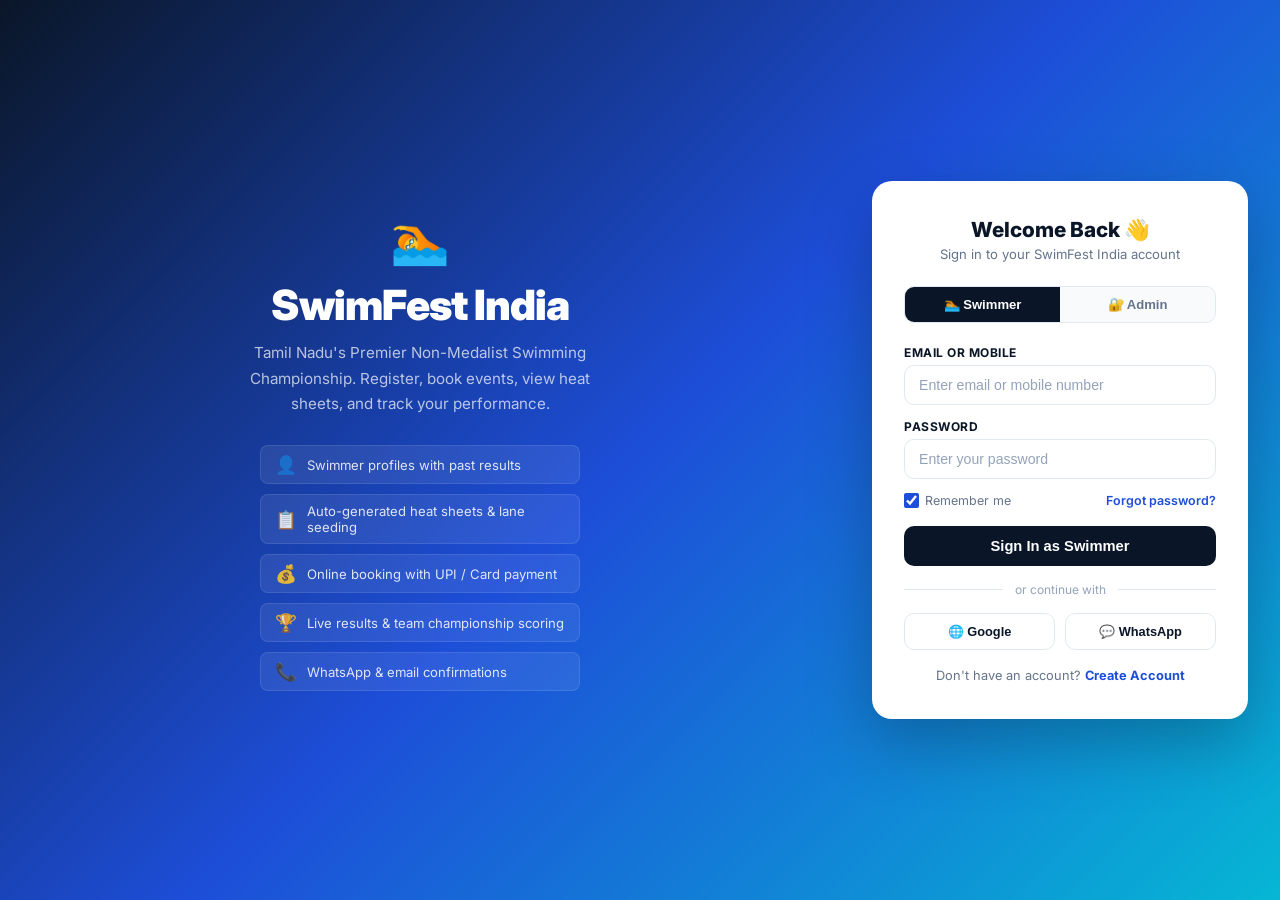
==== commit a1a1e36b: "Dark event cards, per-card countdown, remove tips/how-it-works/quick-register, 3D lightweight, new h" ====
--- a/index.html
+++ b/index.html
@@ -5,9 +5,15 @@
   <meta name="viewport" content="width=device-width,initial-scale=1.0"/>
   <title>SwimFest India 2026</title>
   <link rel="stylesheet" href="home.css?v=6"/>
+  <link rel="stylesheet" href="3d-styles.css?v=1"/>
   <link href="https://fonts.googleapis.com/css2?family=Inter:wght@400;500;600;700;800;900&display=swap" rel="stylesheet"/>
 </head>
-<body>
+<body data-page="home">
+
+<!-- 3D Water Particle Background -->
+<canvas id="waterCanvas" style="display:none"></canvas>
+<!-- 3D Floating Objects -->
+<div class="float-container" aria-hidden="true" style="display:none"></div>
 
 <!-- NAV -->
 <nav class="nav">
@@ -49,12 +55,12 @@
 </nav>
 
 <!-- HERO -->
-<section id="home" class="hero">
+<section id="home" class="hero hero-3d">
   <div class="hero-inner">
     <div class="hero-text">
-      <span class="hero-eyebrow">&#127941; Tamil Nadu's Premier Swimming Championship</span>
-      <h1>SWIMFEST<br/>INDIA 2026</h1>
-      <p class="hero-sub">Non-medalist &nbsp;&middot;&nbsp; Age-group &nbsp;&middot;&nbsp; School &amp; Academy swimmers welcome</p>
+      <span class="hero-eyebrow" data-depth="0.2">&#127941; Tamil Nadu's Premier Swimming Championship</span>
+      <h1 data-depth="0.4">SWIMFEST<br/>INDIA 2026</h1>
+      <p class="hero-sub" data-depth="0.3">Non-medalist &nbsp;&middot;&nbsp; Age-group &nbsp;&middot;&nbsp; School &amp; Academy swimmers welcome</p>
       <div class="hero-btns">
         <button onclick="openRegisterModal()" class="btn-hero-primary">&#128221; Register Now</button>
         <a href="#events" class="btn-hero-ghost">View Events</a>
@@ -75,17 +81,6 @@
     <span id="tickerText">Loading event info...</span>
   </div>
 </div>
-<script>
-(function(){
-  fetch('/api/tournaments').then(r=>r.json()).then(events=>{
-    const open = events.find(e=>e.status==='Open') || events[0];
-    if(!open) return;
-    function fD(d){if(!d)return '';const p=d.split('-');return p.length===3?p[2]+'/'+p[1]+'/'+p[0]:d;}
-    const txt = `Registration Open — ${open.name} \u2022 Deadline: ${fD(open.reg_deadline)} \u2022 ${open.venue||''} \u2022 U10 \u00b7 U12 \u00b7 U14 \u00b7 U16 \u2022 Boys & Girls \u2022 Rs.${open.fee_per_event||300}/event \u2022 Register before spots fill up!`;
-    document.getElementById('tickerText').textContent = txt;
-  }).catch(()=>{});
-})();
-</script>
 
 <!-- STATS BAR -->
 <div class="stats-bar">
@@ -103,29 +98,98 @@
 </div>
 <script>
 (function(){
-  fetch('/api/stats').then(r=>r.json()).then(s=>{
+  // Single API call for all home page data
+  fetch('/api/home').then(r=>r.json()).then(home=>{
+    const s = home.stats || {};
+    const events = home.tournaments || [];
+    const academies = home.academies || [];
     const set = (id,v) => { const e=document.getElementById(id); if(e) e.textContent=v; };
+
+    // Stats bar
     set('statSwimmers', s.total_swimmers || 0);
     set('statBookings', s.total_bookings || 0);
     set('statAcademies', s.total_academies || 0);
     set('heroSwimmers', s.total_swimmers || 0);
     set('heroAcademies', s.total_academies || 0);
-    set('heroEvents', s.total_entries || 0);
+    set('heroEvents', s.total_bookings || 0);
+
+    // Fee from open tournament
+    const open = events.find(e=>e.status==='Open') || events[0];
+    if(open) set('statFee', '₹' + (open.fee_per_event || 300));
+
+    // Populate academy dropdowns
+    const opts = academies.map(a=>`<option value="${a.academy_id}">${a.name}</option>`).join('');
+    const qrAcad = document.getElementById('qrAcademy');
+    const instAcad = document.getElementById('institution');
+    if(qrAcad) qrAcad.innerHTML = '<option value="">Select Academy</option>' + opts;
+    if(instAcad) instAcad.innerHTML = '<option value="">Select Academy</option>' + opts + '<option value="Other">Other (type below)</option>';
+
+    // Ticker — rotate through all open events one by one
+    if(events && events.length > 0){
+      function fD(d){if(!d)return '';const p=d.split('-');return p.length===3?p[2]+'/'+p[1]+'/'+p[0]:d;}
+      const todayD = new Date();
+      const activeEvs = events.filter(e =>
+        e.status === 'Open' && (!e.reg_deadline || new Date(e.reg_deadline + 'T23:59:59') >= todayD)
+      ).sort((a,b) => new Date(a.reg_deadline||'9999-12-31') - new Date(b.reg_deadline||'9999-12-31'));
+      
+      const tickerEl = document.getElementById('tickerText');
+      if(tickerEl && activeEvs.length > 0){
+        let tickerIdx = 0;
+        function showNextEvent(){
+          const ev = activeEvs[tickerIdx % activeEvs.length];
+          tickerEl.style.animation = 'none';
+          tickerEl.textContent = `\u2605 ${ev.name} \u2022 Deadline: ${fD(ev.reg_deadline)} \u2022 ${ev.venue||''} \u2022 U10 \u00b7 U12 \u00b7 U14 \u00b7 U16 \u2022 Rs.${ev.fee_per_event||300}/event \u2022 Registrations closing soon — Book now!`;
+          // Force reflow then restart animation
+          void tickerEl.offsetWidth;
+          tickerEl.style.animation = 'ticker 35s linear infinite';
+          tickerIdx++;
+        }
+        showNextEvent();
+        // Switch to next event only after full animation cycle (35s)
+        if(activeEvs.length > 1) setInterval(showNextEvent, 35000);
+      }
+      // Countdown for soonest deadline
+      if(open && open.reg_deadline) startCountdown(open.reg_deadline);
+    }
+
+    // Load home events using cached data
+    _homeEvents = events;
+    renderHomeEvents(events);
+
+    // Announcements
+    if(open){
+      function fDa(d){if(!d)return '—';const p=d.split('-');return p.length===3?p[2]+'/'+p[1]+'/'+p[0]:d;}
+      const startD = open.start_date ? fDa(open.start_date) : '—';
+      const announceEl = document.getElementById('announceList');
+      if(announceEl) announceEl.innerHTML = `
+        <div class="announce-item"><span class="an-dot urgent-dot"></span><div><strong>Registration Deadline</strong><p>Entries close ${fDa(open.reg_deadline)}. No late entries accepted.</p></div></div>
+        <div class="announce-item"><span class="an-dot"></span><div><strong>Document Check-in</strong><p>Day 1 (${startD}) at 08:00 AM. Bring all originals.</p></div></div>
+        <div class="announce-item"><span class="an-dot info-dot"></span><div><strong>Heat Sheets</strong><p>Published 24 hrs before race day on this website.</p></div></div>
+        <div class="announce-item"><span class="an-dot info-dot"></span><div><strong>Relay Teams</strong><p>Relay medalists from other meets are eligible. 4&#215;50m / 4&#215;100m.</p></div></div>`;
+    }
+
+    // Contact section
+    if(open){
+      function fDc(d){if(!d)return '—';const p=d.split('-');return p.length===3?p[2]+'/'+p[1]+'/'+p[0]:d;}
+      const vEl=document.getElementById('contactVenue');
+      const dEl=document.getElementById('contactDates');
+      const dlEl=document.getElementById('contactDeadline');
+      const dirLink=document.getElementById('venueDirectionsLink');
+      if(vEl) vEl.textContent=open.venue||'—';
+      if(dEl) dEl.textContent=fDc(open.start_date)+' – '+fDc(open.end_date);
+      if(dlEl) dlEl.textContent=fDc(open.reg_deadline);
+      if(dirLink) dirLink.href='https://maps.google.com/?q='+encodeURIComponent(open.venue||'');
+    }
   }).catch(()=>{});
 
-  fetch('/api/tournaments').then(r=>r.json()).then(events=>{
-    const open = events.find(e=>e.status==='Open') || events[0];
-    if(!open) return;
-    // Days to event start
-    const diff = Math.max(0, Math.ceil((new Date(open.start_date) - new Date()) / 86400000));
-    const set = (id,v) => { const e=document.getElementById(id); if(e) e.textContent=v; };
-    set('statFee', '₹' + (open.fee_per_event || 300));
-  }).catch(()=>{});
+  // Store for visibility change refresh
+  let _homeEvents = [];
+  window._homeEvents = _homeEvents;
 })();
 </script>
 
 <!-- MAIN GRID -->
-<div class="page-grid" id="events">
+<div class="page-grid reveal-3d" id="events">
 
   <!-- LEFT -->
   <div class="col-left">
@@ -138,7 +202,7 @@
 
     <!-- Past Results -->
     <div class="section-head" id="results" style="margin-top:18px">
-      <span class="sh-icon">&#127942;</span><h2>Past Event Results</h2>
+      <span class="sh-icon">&#127942;</span><h2>Completed Events</h2>
     </div>
     <div class="past-list" id="pastResultsList">
       <p style="color:#64748b;font-size:.85rem;padding:10px">Loading results...</p>
@@ -146,7 +210,11 @@
     <script>
     (function(){
       fetch('/api/tournaments').then(r=>r.json()).then(tournaments=>{
-        const completed = tournaments.filter(t=>t.status==='Completed');
+        const today = new Date();
+        const completed = tournaments.filter(t => 
+          t.status === 'Completed' || t.status === 'Closed' || 
+          (t.reg_deadline && new Date(t.reg_deadline + 'T23:59:59') < today)
+        );
         const list = document.getElementById('pastResultsList');
         if(!list) return;
         if(!completed.length){
@@ -192,20 +260,7 @@
   <!-- CENTRE -->
   <div class="col-mid">
 
-    <div class="section-head" style="margin-top:0">
-      <span class="sh-icon">&#9203;</span><h2>Registration Closes In</h2>
-    </div>
-    <div class="countdown-box">
-      <div class="cd-unit"><span class="cd-num" id="cdDays">--</span><span class="cd-lbl">Days</span></div>
-      <div class="cd-sep">:</div>
-      <div class="cd-unit"><span class="cd-num" id="cdHrs">--</span><span class="cd-lbl">Hrs</span></div>
-      <div class="cd-sep">:</div>
-      <div class="cd-unit"><span class="cd-num" id="cdMin">--</span><span class="cd-lbl">Min</span></div>
-      <div class="cd-sep">:</div>
-      <div class="cd-unit"><span class="cd-num" id="cdSec">--</span><span class="cd-lbl">Sec</span></div>
-    </div>
-
-    <div class="section-head" id="eligibility" style="margin-top:16px">
+    <div class="section-head" id="eligibility" style="margin-top:0">
       <span class="sh-icon">&#9989;</span><h2>Eligibility Checker</h2>
     </div>
     <div class="elig-checker">
@@ -228,35 +283,6 @@
       </div>
     </div>
 
-    <!-- Swimming Tips -->
-    <div style="background:#fff;border:1px solid #e2e8f0;border-radius:10px;padding:20px;box-shadow:0 1px 6px rgba(0,0,0,.09);margin-top:16px">
-      <div style="display:flex;align-items:center;gap:8px;margin-bottom:12px;padding-bottom:10px;border-bottom:2px solid #e2e8f0">
-        <span style="font-size:1.1rem">&#127946;</span>
-        <h2 style="font-size:1rem;font-weight:800;text-transform:uppercase;letter-spacing:.8px;color:#0f172a;margin:0">Swimming Tips</h2>
-      </div>
-      <div style="display:flex;flex-direction:column;gap:10px">
-        <div style="display:flex;gap:10px;align-items:flex-start">
-          <span style="font-size:1.1rem;flex-shrink:0">&#9201;</span>
-          <div><strong style="font-size:.88rem;color:#0a1628">Warm Up 20 Minutes Early</strong><p style="font-size:.8rem;color:#64748b;margin-top:2px">Arrive at the pool early. Stretch and do light laps to activate muscles before your heat.</p></div>
-        </div>
-        <div style="display:flex;gap:10px;align-items:flex-start">
-          <span style="font-size:1.1rem;flex-shrink:0">&#128165;</span>
-          <div><strong style="font-size:.88rem;color:#0a1628">Pace Yourself</strong><p style="font-size:.8rem;color:#64748b;margin-top:2px">Don't sprint the first 15m. Save energy for the final push — most races are won in the last 10 metres.</p></div>
-        </div>
-        <div style="display:flex;gap:10px;align-items:flex-start">
-          <span style="font-size:1.1rem;flex-shrink:0">&#128167;</span>
-          <div><strong style="font-size:.88rem;color:#0a1628">Stay Hydrated</strong><p style="font-size:.8rem;color:#64748b;margin-top:2px">Drink water before and after each race. Your body loses fluids fast during competition.</p></div>
-        </div>
-        <div style="display:flex;gap:10px;align-items:flex-start">
-          <span style="font-size:1.1rem;flex-shrink:0">&#127919;</span>
-          <div><strong style="font-size:.88rem;color:#0a1628">Focus on Your Lane</strong><p style="font-size:.8rem;color:#64748b;margin-top:2px">Ignore other swimmers. Stay focused on your technique, breathing and turns.</p></div>
-        </div>
-        <div style="display:flex;gap:10px;align-items:flex-start">
-          <span style="font-size:1.1rem;flex-shrink:0">&#128196;</span>
-          <div><strong style="font-size:.88rem;color:#0a1628">Carry Your Documents</strong><p style="font-size:.8rem;color:#64748b;margin-top:2px">Birth Certificate, Aadhaar, Non-Medalist Declaration &amp; Parent Consent Form — originals mandatory.</p></div>
-        </div>
-      </div>
-    </div>
   </div>
 
   <!-- RIGHT -->
@@ -301,73 +327,11 @@
       </script>
     </div>
 
-    <!-- How It Works — order:3, last -->
-    <div class="col-right-block" style="order:3">
-      <div style="background:#fff;border:1px solid #e2e8f0;border-radius:10px;padding:20px;box-shadow:0 1px 6px rgba(0,0,0,.09)">
-        <div style="display:flex;align-items:center;gap:8px;margin-bottom:14px;padding-bottom:10px;border-bottom:2px solid #e2e8f0">
-          <span style="font-size:1.1rem">&#128221;</span>
-          <h2 style="font-size:1rem;font-weight:800;text-transform:uppercase;letter-spacing:.8px;color:#0f172a;margin:0">How It Works</h2>
-        </div>
-        <div style="display:flex;flex-direction:column;gap:10px">
-          <div style="display:flex;gap:12px;align-items:center;padding:10px 12px;background:#f8fafc;border-radius:8px;border:1px solid #e2e8f0">
-            <div style="width:32px;height:32px;border-radius:50%;background:#1d4ed8;color:#fff;font-size:.88rem;font-weight:900;display:flex;align-items:center;justify-content:center;flex-shrink:0">1</div>
-            <div><strong style="font-size:.86rem;color:#0a1628">Create Account</strong><p style="font-size:.76rem;color:#64748b;margin-top:2px">Sign up with swimmer details. Age group auto-detected.</p></div>
-          </div>
-          <div style="display:flex;gap:12px;align-items:center;padding:10px 12px;background:#f0fdf4;border-radius:8px;border:1px solid #bbf7d0">
-            <div style="width:32px;height:32px;border-radius:50%;background:#059669;color:#fff;font-size:.88rem;font-weight:900;display:flex;align-items:center;justify-content:center;flex-shrink:0">2</div>
-            <div><strong style="font-size:.86rem;color:#0a1628">Register for Event</strong><p style="font-size:.76rem;color:#64748b;margin-top:2px">Pick tournament, up to 3 events + 1 relay.</p></div>
-          </div>
-          <div style="display:flex;gap:12px;align-items:center;padding:10px 12px;background:#faf5ff;border-radius:8px;border:1px solid #e9d5ff">
-            <div style="width:32px;height:32px;border-radius:50%;background:#7c3aed;color:#fff;font-size:.88rem;font-weight:900;display:flex;align-items:center;justify-content:center;flex-shrink:0">3</div>
-            <div><strong style="font-size:.86rem;color:#0a1628">Pay Online</strong><p style="font-size:.76rem;color:#64748b;margin-top:2px">Razorpay — UPI, card or net banking.</p></div>
-          </div>
-          <div style="display:flex;gap:12px;align-items:center;padding:10px 12px;background:#fffbeb;border-radius:8px;border:1px solid #fde68a">
-            <div style="width:32px;height:32px;border-radius:50%;background:#f59e0b;color:#fff;font-size:.88rem;font-weight:900;display:flex;align-items:center;justify-content:center;flex-shrink:0">4</div>
-            <div><strong style="font-size:.86rem;color:#0a1628">Compete &amp; Win</strong><p style="font-size:.76rem;color:#64748b;margin-top:2px">Arrive Day 1, check in and race!</p></div>
-          </div>
-        </div>
-      </div>
-    </div>
-
-    <div class="col-right-block" style="order:2">
-      <div class="section-head">
-        <span class="sh-icon">&#128100;</span><h2>Quick Register</h2>
-      </div>
-      <form class="qr-form" onsubmit="qrSubmit(event)">
-        <div class="qr-group">
-          <label>Swimmer Name</label>
-          <input type="text" id="qrName" placeholder="Enter full name" required/>
-        </div>
-        <div class="qr-group">
-          <label>Gender</label>
-          <select id="qrGender" required>
-            <option value="">Select Gender</option>
-            <option value="Boys">Boys</option>
-            <option value="Girls">Girls</option>
-          </select>
-        </div>
-        <div class="qr-group">
-          <label>Date of Birth</label>
-          <input type="date" id="qrDob" onchange="qrFillAge()" required/>
-        </div>
-        <div class="qr-group">
-          <label>Age Group <span class="auto-tag-sm">auto</span></label>
-          <input type="text" id="qrAgeGroup" readonly class="readonly-inp" placeholder="Detected from DOB"/>
-        </div>
-        <div class="qr-group">
-          <label>Academy</label>
-          <select id="qrAcademy" required>
-            <option value="">Select Academy</option>
-          </select>
-        </div>
-        <button type="submit" class="btn-continue">Continue to Events &#8594;</button>
-      </form>
-    </div>
   </div>
 </div>
 
 <!-- SWIMMER DIRECTORY -->
-<section id="directory" class="dir-section">
+<section id="directory" class="dir-section reveal-3d">
   <div class="dir-inner">
     <div class="dir-head">
       <div class="section-head" style="margin-bottom:0">
@@ -466,7 +430,7 @@
 </section>
 
 <!-- FAQ -->
-<section id="faq" class="faq-section">
+<section id="faq" class="faq-section reveal-3d">
   <div class="faq-inner">
     <div class="section-head"><span class="sh-icon">&#10067;</span><h2>Frequently Asked Questions</h2></div>
     <input type="text" class="faq-search" id="faqSearch" placeholder="Search FAQs..." oninput="filterFaq()"/>
@@ -710,14 +674,6 @@
                 <option value="">Select Academy</option>
               </select>
             </div>
-            <div class="wiz-group">
-              <label>Representing As</label>
-              <select id="instType">
-                <option value="">Select</option>
-                <option value="School">School</option>
-                <option value="Club">Academy</option>
-              </select>
-            </div>
           </div>
           <div class="wiz-row" id="otherInstRow" style="display:none">
             <div class="wiz-group" style="flex:1">
@@ -754,18 +710,6 @@
               </label>
               <input type="file" id="docDeclaration" accept=".jpg,.jpeg,.png,.pdf" class="wiz-doc-input"/>
               <span class="wiz-doc-status" id="statusDeclaration"></span>
-            </div>
-
-            <div class="wiz-doc-item">
-              <label class="wiz-doc-label">
-                <span class="wiz-doc-icon">&#127979;</span>
-                <span class="wiz-doc-text">
-                  <strong>Academy Authorization *</strong>
-                  <span>On official letterhead</span>
-                </span>
-              </label>
-              <input type="file" id="docAuthorization" accept=".jpg,.jpeg,.png,.pdf" class="wiz-doc-input"/>
-              <span class="wiz-doc-status" id="statusAuthorization"></span>
             </div>
 
             <div class="wiz-doc-item">
@@ -910,70 +854,144 @@
 
 <!-- Load events dynamically from backend -->
 <script>
+function renderHomeEvents(events) {
+  const list = document.querySelector('.event-list');
+  if (!list) return;
+  if (!events || !events.length) {
+    list.innerHTML = '<p style="color:#94a3b8;text-align:center;padding:40px">No upcoming events.</p>';
+    return;
+  }
+  const today = new Date();
+  const visibleEvents = events.filter(e => {
+    if(e.status === 'Completed') return false;
+    // Hide events where deadline has passed
+    if(e.reg_deadline && new Date(e.reg_deadline + 'T23:59:59') < today) return false;
+    return true;
+  });
+  visibleEvents.sort((a, b) => {
+    const aActive = a.status === 'Open' && (!a.reg_deadline || new Date(a.reg_deadline + 'T23:59:59') >= today);
+    const bActive = b.status === 'Open' && (!b.reg_deadline || new Date(b.reg_deadline + 'T23:59:59') >= today);
+    if (aActive && bActive) {
+      const aD = a.reg_deadline ? new Date(a.reg_deadline) : new Date('9999-12-31');
+      const bD = b.reg_deadline ? new Date(b.reg_deadline) : new Date('9999-12-31');
+      return aD - bD;
+    }
+    if (aActive && !bActive) return -1;
+    if (!aActive && bActive) return 1;
+    return 0;
+  });
+  if (!visibleEvents.length) {
+    list.innerHTML = '<p style="color:#94a3b8;text-align:center;padding:40px">No upcoming events.</p>';
+    return;
+  }
+  function fmtDate(d){if(!d)return '';const p=d.split('-');return p.length===3?p[2]+'/'+p[1]+'/'+p[0]:d;}
+  let html = '<div style="display:grid;grid-template-columns:repeat(auto-fill,minmax(280px,1fr));gap:20px">';
+  visibleEvents.forEach((ev) => {
+    const isOpen = ev.status === 'Open';
+    const deadlinePassed = ev.reg_deadline ? new Date(ev.reg_deadline + 'T23:59:59') < today : false;
+    const statusText = isOpen && !deadlinePassed ? 'UPCOMING' : deadlinePassed ? 'CLOSED' : ev.status.toUpperCase();
+    const statusColor = isOpen && !deadlinePassed ? '#06b6d4' : deadlinePassed ? '#dc2626' : '#f59e0b';
+    const dates = ev.start_date && ev.end_date ? `${fmtDate(ev.start_date)} - ${fmtDate(ev.end_date)}` : '';
+    html += `<div style="background:#0f1c2e;border:1px solid #1e3a5f;border-radius:14px;padding:24px;display:flex;flex-direction:column;gap:16px;transition:transform .25s ease,box-shadow .25s ease;cursor:pointer" onmouseenter="this.style.transform='translateY(-4px)';this.style.boxShadow='0 12px 40px rgba(6,182,212,.15)'" onmouseleave="this.style.transform='';this.style.boxShadow=''">
+      <span style="display:inline-block;padding:4px 12px;border-radius:999px;font-size:.68rem;font-weight:700;color:#0f1c2e;background:${statusColor};width:fit-content;text-transform:uppercase;letter-spacing:.5px">${statusText}</span>
+      <div style="display:flex;align-items:center;justify-content:center;height:80px;color:rgba(6,182,212,.4)">
+        <svg width="48" height="48" viewBox="0 0 24 24" fill="none" stroke="currentColor" stroke-width="1.5" stroke-linecap="round"><path d="M2 12c1.5-2 3.5-3 5.5-1s3.5 1 5.5-1 3.5-3 5.5-1"/><path d="M2 16c1.5-2 3.5-3 5.5-1s3.5 1 5.5-1 3.5-3 5.5-1"/><path d="M2 8c1.5-2 3.5-3 5.5-1s3.5 1 5.5-1 3.5-3 5.5-1"/></svg>
+      </div>
+      <div>
+        <h4 style="font-size:1rem;font-weight:800;color:#fff;text-transform:uppercase;letter-spacing:.3px;margin-bottom:4px">${ev.name}</h4>
+        <p style="font-size:.75rem;color:#06b6d4;font-weight:700;text-transform:uppercase">Categories: U10, U12, U14, U16</p>
+      </div>
+      <div style="display:flex;flex-direction:column;gap:5px;font-size:.78rem;color:#94a3b8">
+        <span>&#128205; ${ev.venue || '—'}</span>
+        <span>&#128197; ${dates}</span>
+      </div>
+      <div style="display:flex;justify-content:space-between;align-items:center;padding:8px 12px;background:#0a1628;border-radius:8px;margin-top:4px">
+        <span style="font-size:.65rem;color:#64748b;text-transform:uppercase;letter-spacing:.5px">Closes in</span>
+        <span class="ev-countdown" data-deadline="${ev.reg_deadline||''}" style="font-size:.82rem;font-weight:800;color:#06b6d4;font-family:monospace">--:--:--:--</span>
+      </div>
+      <div style="margin-top:auto">
+        ${deadlinePassed
+          ? `<button disabled style="width:100%;padding:10px;background:transparent;border:1px solid #374151;border-radius:8px;color:#64748b;font-size:.82rem;font-weight:700;cursor:not-allowed">Registration Closed</button>`
+          : `<button onclick="openRegisterModal()" style="width:100%;padding:10px;background:transparent;border:1.5px solid rgba(6,182,212,.5);border-radius:8px;color:#06b6d4;font-size:.82rem;font-weight:700;cursor:pointer;transition:all .2s" onmouseenter="this.style.background='rgba(6,182,212,.1)';this.style.borderColor='#06b6d4'" onmouseleave="this.style.background='transparent';this.style.borderColor='rgba(6,182,212,.5)'">Register now</button>`
+        }
+      </div>
+    </div>`;
+  });
+  html += '</div>';
+  list.innerHTML = html;
+  
+  // Start individual countdown timers on each card
+  list.querySelectorAll('.ev-countdown').forEach(el => {
+    const deadline = el.dataset.deadline;
+    if (!deadline) { el.textContent = 'No deadline'; return; }
+    function tick() {
+      const diff = new Date(deadline + 'T23:59:59') - new Date();
+      if (diff <= 0) { el.textContent = 'CLOSED'; el.style.color = '#dc2626'; return; }
+      const d = Math.floor(diff / 86400000);
+      const h = Math.floor((diff % 86400000) / 3600000);
+      const m = Math.floor((diff % 3600000) / 60000);
+      const s = Math.floor((diff % 60000) / 1000);
+      el.textContent = `${String(d).padStart(2,'0')}d ${String(h).padStart(2,'0')}h ${String(m).padStart(2,'0')}m ${String(s).padStart(2,'0')}s`;
+    }
+    tick();
+    setInterval(tick, 1000);
+  });
+  // Click on any card (except buttons) opens event detail
+  const allCards = list.querySelectorAll('div[style*="background:#0f1c2e"]');
+  allCards.forEach((card, idx) => {
+    card.addEventListener('click', function(e) {
+      if(e.target.tagName === 'BUTTON') return;
+      // Open event detail modal with correct event data
+      fetch('/api/home').then(r=>r.json()).then(home=>{
+        const events = home.tournaments || [];
+        const today = new Date();
+        const visible = events.filter(ev => ev.status !== 'Completed').sort((a, b) => {
+          const aActive = a.status === 'Open' && (!a.reg_deadline || new Date(a.reg_deadline + 'T23:59:59') >= today);
+          const bActive = b.status === 'Open' && (!b.reg_deadline || new Date(b.reg_deadline + 'T23:59:59') >= today);
+          if (aActive && bActive) return new Date(a.reg_deadline||'9999-12-31') - new Date(b.reg_deadline||'9999-12-31');
+          if (aActive && !bActive) return -1;
+          if (!aActive && bActive) return 1;
+          return 0;
+        });
+        const ev = visible[idx];
+        if(!ev) return;
+        function fD(d){if(!d)return '';const p=d.split('-');return p.length===3?p[2]+'/'+p[1]+'/'+p[0]:d;}
+        const dates = ev.start_date && ev.end_date ? fD(ev.start_date)+' to '+fD(ev.end_date) : '';
+        document.getElementById('evtModalBadge').textContent = ev.status;
+        document.getElementById('evtModalBadge').className = 'evt-modal-badge open';
+        document.getElementById('evtModalTitle').innerHTML = ev.name;
+        document.getElementById('evtModalMeta').innerHTML = dates+' &middot; '+(ev.venue||'');
+        document.getElementById('evtInfoRow').innerHTML = `
+          <div class="evt-info-item"><span class="evt-info-label">Date</span><span class="evt-info-val">${dates}</span></div>
+          <div class="evt-info-item"><span class="evt-info-label">Venue</span><span class="evt-info-val">${ev.venue||''}</span></div>
+          <div class="evt-info-item"><span class="evt-info-label">Fee</span><span class="evt-info-val">&#8377;${ev.fee_per_event||300}/event + GST</span></div>
+          <div class="evt-info-item"><span class="evt-info-label">Deadline</span><span class="evt-info-val">${fD(ev.reg_deadline)}</span></div>
+          <div class="evt-info-item"><span class="evt-info-label">Age Cut-off</span><span class="evt-info-val">31 Dec 2026</span></div>
+          <div class="evt-info-item"><span class="evt-info-label">Max Events</span><span class="evt-info-val">3 individual + Relay</span></div>`;
+        document.getElementById('evtCatsGrid').innerHTML = '<span class="evt-cat-pill ap u10">U10</span><span class="evt-cat-pill ap u12">U12</span><span class="evt-cat-pill ap u14">U14</span><span class="evt-cat-pill ap u16">U16</span>';
+        document.getElementById('evtEventsTable').innerHTML = `
+          <div class="evt-ev-row evt-ev-head"><span>Code</span><span>Stroke</span><span>Distance</span></div>
+          <div class="evt-ev-row"><span><span class="evt-ev-code" style="background:#1d4ed8">FS</span></span><span>Freestyle</span><span style="font-weight:600">50m / 100m</span></div>
+          <div class="evt-ev-row"><span><span class="evt-ev-code" style="background:#7c3aed">BK</span></span><span>Backstroke</span><span style="font-weight:600">50m / 100m</span></div>
+          <div class="evt-ev-row"><span><span class="evt-ev-code" style="background:#059669">BR</span></span><span>Breaststroke</span><span style="font-weight:600">50m / 100m</span></div>
+          <div class="evt-ev-row"><span><span class="evt-ev-code" style="background:#d97706">BF</span></span><span>Butterfly</span><span style="font-weight:600">50m / 100m</span></div>
+          <div class="evt-ev-row"><span><span class="evt-ev-code" style="background:#dc2626">IM</span></span><span>Ind. Medley</span><span style="font-weight:600">100m / 200m</span></div>
+          <div class="evt-ev-row"><span><span class="evt-ev-code" style="background:#374151">RLY</span></span><span>Relay</span><span style="font-weight:600">4x50m / 4x100m</span></div>`;
+        document.getElementById('evtEligBox').innerHTML = '<strong>&#9989; Who can enter?</strong><ul><li>Open to all registered non-medalist swimmers. Age cut-off: 31 December 2026.</li></ul>';
+        document.getElementById('evtModal').classList.add('open');
+        document.body.classList.add('modal-open');
+      }).catch(()=>{});
+    });
+  });
+}
+
 function loadHomeEvents() {
-  fetch('/api/tournaments').then(r=>r.json()).then(events => {
-    const list = document.querySelector('.event-list');
-    if (!list || !events.length) return;
-    
-    // Filter out completed events AND events whose deadline has passed
-    const today = new Date();
-    const visibleEvents = events.filter(e => {
-      if(e.status === 'Completed') return false;
-      return true;
-    });
-    // Sort: active (Open + deadline not passed) first, then the rest
-    visibleEvents.sort((a, b) => {
-      const aActive = a.status === 'Open' && (!a.reg_deadline || new Date(a.reg_deadline + 'T23:59:59') >= today);
-      const bActive = b.status === 'Open' && (!b.reg_deadline || new Date(b.reg_deadline + 'T23:59:59') >= today);
-      if (aActive && !bActive) return -1;
-      if (!aActive && bActive) return 1;
-      return 0;
-    });
-    if (visibleEvents.length === 0) {
-      list.innerHTML = '<p style="color:#64748b;text-align:center;padding:20px">No upcoming events.</p>';
-      return;
-    }
-    
-    function fmtDate(d){if(!d)return '';const p=d.split('-');return p.length===3?p[2]+'/'+p[1]+'/'+p[0]:d;}
-    
-    let html = '';
-    visibleEvents.forEach((ev, i) => {
-      const isOpen = ev.status === 'Open';
-      const deadlinePassed = ev.reg_deadline ? new Date(ev.reg_deadline + 'T23:59:59') < new Date() : false;
-      const badge = isOpen ? 'open' : ev.status === 'Upcoming' ? 'school' : 'nm';
-      const badgeText = ev.status === 'Open' ? 'Open Event' : ev.status;
-      const dates = ev.start_date && ev.end_date ? `${fmtDate(ev.start_date)} to ${fmtDate(ev.end_date)}` : '';
-      
-      html += `<div class="ecard ${i===0?'featured':''}">
-        <div class="ecard-top">
-          <span class="etag ${badge}">${badgeText}</span>
-          <span class="ecard-seats" style="color:${isOpen?'#16a34a':'#64748b'}">${isOpen?'&#128994; Open':'&#128274; '+ev.status}</span>
-        </div>
-        <h4>${ev.name}</h4>
-        <div class="ecard-meta">
-          <span>&#128197; ${dates}</span>
-          <span>&#128205; ${ev.venue || ''}</span>
-          <span>&#128176; &#8377;${ev.fee_per_event || 300}/event</span>
-          <span>&#127946; Max 3 events + 1 relay per swimmer</span>
-        </div>
-        <div class="ecard-cats">
-          <span class="ap u10">U10</span><span class="ap u12">U12</span>
-          <span class="ap u14">U14</span><span class="ap u16">U16</span>
-        </div>
-        <div class="ecard-btns">
-          ${deadlinePassed 
-            ? `<span style="padding:5px 14px;background:#fee2e2;color:#dc2626;border-radius:6px;font-size:.8rem;font-weight:700">&#128274; Registration Closed</span>`
-            : `<button onclick="openRegisterModal()" class="btn-reg">Register</button>`
-          }
-          <button onclick="openEventDetail(this)" class="btn-info" style="background:none;border:none;cursor:pointer;font-size:.75rem;color:#1d4ed8;font-weight:600">More Info &#8594;</button><button onclick="shareEvent(this)" style="background:none;border:none;cursor:pointer;font-size:.75rem;color:#64748b;font-weight:600;margin-left:4px">&#128279; Share</button><button onclick="showVenuePopup(this,'${(ev.venue||'').replace(/'/g,"\\'")}')" style="background:none;border:none;cursor:pointer;font-size:.75rem;color:#dc2626;font-weight:600;margin-left:4px">&#128205; Venue</button>
-        </div>
-      </div>`;
-    });
-    list.innerHTML = html;
-  }).catch(() => {});
+  fetch('/api/home').then(r=>r.json()).then(home=>{
+    window._homeEvents = home.tournaments || [];
+    renderHomeEvents(window._homeEvents);
+  }).catch(()=>{});
 }
 loadHomeEvents();
-// Auto-refresh events when user switches back to this tab
 document.addEventListener('visibilitychange', function() {
   if (!document.hidden) loadHomeEvents();
 });
@@ -1040,9 +1058,9 @@
     </div>
   </div>
 </div>
+<script src="3d-effects.js?v=1"></script>
 </body>
 </html>
-</html>
-
-
-
+
+
+
--- a/home.css
+++ b/home.css
@@ -11,16 +11,16 @@
 }
 
 /* NAV */
-.nav{background:var(--navy);position:sticky;top:0;z-index:300;box-shadow:0 2px 8px rgba(0,0,0,.3)}
-.nav-inner{max-width:1300px;margin:0 auto;display:flex;align-items:center;padding:0 20px;height:56px;gap:24px}
-.nav-logo{color:#fff;font-weight:800;font-size:1rem;display:flex;align-items:center;gap:6px;white-space:nowrap}
-.nav-logo-wave{font-size:1.2rem}
+.nav{background:rgba(10,22,40,.85);backdrop-filter:blur(12px);-webkit-backdrop-filter:blur(12px);position:sticky;top:0;z-index:300;box-shadow:0 2px 20px rgba(0,0,0,.2);border-bottom:1px solid rgba(255,255,255,.06)}
+.nav-inner{max-width:100%;margin:0;display:flex;align-items:center;padding:0 32px;height:64px;gap:28px}
+.nav-logo{color:#fff;font-weight:800;font-size:1.1rem;display:flex;align-items:center;gap:8px;white-space:nowrap}
+.nav-logo-wave{font-size:1.4rem}
 .nav-links{display:flex;list-style:none;flex:1;justify-content:center}
 .nav-links li a{display:block;padding:18px 14px;color:rgba(255,255,255,.7);font-size:.83rem;font-weight:500;border-bottom:2px solid transparent;transition:color .18s,border-color .18s}
 .nav-links li a:hover,.nav-links li a.active{color:var(--cyan);border-bottom-color:var(--cyan)}
 .nav-actions{display:flex;align-items:center;gap:10px}
-.nav-cta{background:var(--blue);color:#fff;padding:7px 18px;border-radius:999px;font-size:.82rem;font-weight:700;white-space:nowrap;border:none;cursor:pointer;transition:background .18s}
-.nav-cta:hover{background:var(--blue2)}
+.nav-cta{background:var(--cyan);color:#0a1628;padding:9px 22px;border-radius:999px;font-size:.85rem;font-weight:800;white-space:nowrap;border:none;cursor:pointer;transition:all .25s;box-shadow:0 2px 12px rgba(6,182,212,.3)}
+.nav-cta:hover{background:#22d3ee;box-shadow:0 4px 20px rgba(6,182,212,.5)}
 .nav-ham{display:none;background:none;border:none;color:#fff;font-size:1.3rem;cursor:pointer}
 .nav-mob{display:none;list-style:none;background:#0d1f3c;padding:8px 0}
 .nav-mob.open{display:block}
@@ -29,24 +29,24 @@
 /* HERO - with swimmer photo background */
 .hero{
   background:
-    linear-gradient(105deg,rgba(10,22,40,.92) 38%,rgba(10,22,40,.45) 100%),
-    url('https://images.unsplash.com/photo-1530549387789-4c1017266635?w=1400&q=80') center 40%/cover no-repeat;
-  min-height:420px;display:flex;align-items:center;margin:0
-}
-.hero-inner{max-width:1300px;margin:0 auto;padding:52px 20px;width:100%}
-.hero-text{max-width:520px}
-.hero-eyebrow{display:inline-block;background:rgba(6,182,212,.18);border:1px solid rgba(6,182,212,.45);color:var(--cyan);font-size:.72rem;font-weight:700;padding:4px 14px;border-radius:999px;margin-bottom:14px;letter-spacing:.5px;text-transform:uppercase}
-.hero-text h1{font-size:clamp(2.2rem,5vw,3.4rem);font-weight:900;color:#fff;line-height:1.05;letter-spacing:-1.5px;margin-bottom:8px}
-.hero-sub{font-size:.9rem;color:rgba(255,255,255,.65);margin-bottom:22px}
-.hero-btns{display:flex;gap:10px;flex-wrap:wrap;margin-bottom:28px}
-.btn-hero-primary{padding:12px 28px;background:var(--blue);color:#fff;border-radius:var(--r);font-size:.9rem;font-weight:700;border:none;cursor:pointer;transition:background .18s,transform .15s;box-shadow:0 4px 14px rgba(29,78,216,.4)}
-.btn-hero-primary:hover{background:var(--blue2);transform:translateY(-1px)}
-.btn-hero-ghost{padding:12px 28px;border:2px solid rgba(255,255,255,.55);color:#fff;border-radius:var(--r);font-size:.9rem;font-weight:700;transition:border-color .18s;display:inline-block}
-.btn-hero-ghost:hover{border-color:#fff}
-.hero-chips{display:flex;gap:28px;flex-wrap:wrap}
+    linear-gradient(105deg,rgba(10,22,40,.85) 30%,rgba(10,22,40,.4) 70%,rgba(10,22,40,.2) 100%),
+    url('https://images.unsplash.com/photo-1519315901367-f34ff9154487?w=1600&q=85') center 40%/cover no-repeat;
+  min-height:520px;display:flex;align-items:center;margin:0;position:relative
+}
+.hero-inner{max-width:100%;margin:0;padding:80px 40px 100px;width:100%}
+.hero-text{max-width:650px}
+.hero-eyebrow{display:inline-block;background:rgba(6,182,212,.15);border:1.5px solid rgba(6,182,212,.5);color:var(--cyan);font-size:.78rem;font-weight:700;padding:6px 18px;border-radius:999px;margin-bottom:18px;letter-spacing:.5px;text-transform:uppercase}
+.hero-text h1{font-size:clamp(2.6rem,5.5vw,4rem);font-weight:900;color:#fff;line-height:1.08;letter-spacing:-1.5px;margin-bottom:14px}
+.hero-sub{font-size:1rem;color:rgba(255,255,255,.7);margin-bottom:28px;line-height:1.7;max-width:500px}
+.hero-btns{display:flex;gap:14px;flex-wrap:wrap;margin-bottom:32px}
+.btn-hero-primary{padding:14px 32px;background:var(--cyan);color:#0a1628;border-radius:999px;font-size:.92rem;font-weight:800;border:none;cursor:pointer;transition:all .25s;box-shadow:0 4px 20px rgba(6,182,212,.4)}
+.btn-hero-primary:hover{background:#22d3ee;transform:translateY(-2px);box-shadow:0 8px 30px rgba(6,182,212,.5)}
+.btn-hero-ghost{padding:14px 32px;border:2px solid rgba(255,255,255,.4);color:#fff;border-radius:999px;font-size:.92rem;font-weight:700;transition:all .25s;display:inline-flex;align-items:center;gap:8px}
+.btn-hero-ghost:hover{border-color:#fff;background:rgba(255,255,255,.08)}
+.hero-chips{display:flex;gap:32px;flex-wrap:wrap}
 .hero-chip{display:flex;flex-direction:column}
-.chip-n{font-size:1.5rem;font-weight:900;color:#fff;line-height:1}
-.chip-l{font-size:.62rem;color:rgba(255,255,255,.5);text-transform:uppercase;letter-spacing:.6px}
+.chip-n{font-size:1.8rem;font-weight:900;color:var(--cyan);line-height:1}
+.chip-l{font-size:.68rem;color:rgba(255,255,255,.55);text-transform:uppercase;letter-spacing:.6px;margin-top:4px}
 
 /* TICKER */
 .ticker-bar{background:#0f172a;display:flex;align-items:center;overflow:hidden;height:32px;border-bottom:1px solid rgba(255,255,255,.08)}
@@ -56,15 +56,15 @@
 @keyframes ticker{0%{transform:translateX(0)}100%{transform:translateX(-100%)}}
 
 /* STATS BAR */
-.stats-bar{background:var(--navy);border-bottom:1px solid rgba(255,255,255,.08)}
-.stats-inner{max-width:1300px;margin:0 auto;display:flex;align-items:center;padding:0 20px;height:46px;overflow-x:auto}
-.stat-item{display:flex;align-items:center;gap:8px;padding:0 18px;white-space:nowrap;flex-shrink:0}
-.stat-val{font-size:1.3rem;font-weight:900;color:var(--cyan)}
-.stat-key{font-size:.68rem;color:rgba(255,255,255,.45);text-transform:uppercase;letter-spacing:.4px}
-.stat-div{width:1px;height:18px;background:rgba(255,255,255,.12);flex-shrink:0}
+.stats-bar{background:#fff;border-bottom:1px solid #e2e8f0;box-shadow:0 4px 20px rgba(0,0,0,.06)}
+.stats-inner{max-width:100%;margin:0;display:flex;align-items:center;padding:0 32px;height:72px;overflow-x:auto}
+.stat-item{display:flex;flex-direction:column;align-items:center;gap:2px;padding:0 28px;white-space:nowrap;flex-shrink:0}
+.stat-val{font-size:1.6rem;font-weight:900;color:var(--blue);line-height:1}
+.stat-key{font-size:.7rem;color:var(--sub);text-transform:uppercase;letter-spacing:.4px}
+.stat-div{width:1px;height:36px;background:#e2e8f0;flex-shrink:0}
 
 /* PAGE GRID */
-.page-grid{max-width:1400px;margin:0 auto;padding:20px 28px 0;display:grid;grid-template-columns:1fr 340px 300px;gap:20px;align-items:stretch}
+.page-grid{max-width:100%;margin:0;padding:16px 20px 0;display:grid;grid-template-columns:1fr 280px 260px;gap:16px;align-items:stretch}
 
 /* Force all columns to fill height equally */
 .col-left,.col-mid,.col-right{display:flex;flex-direction:column;gap:16px}
@@ -210,7 +210,7 @@
 
 /* AGE REFERENCE */
 .age-ref-section{background:#f8fafc;border-top:1px solid var(--brd);padding:16px 20px}
-.age-ref-inner{max-width:1300px;margin:0 auto}
+.age-ref-inner{max-width:100%;margin:0}
 .age-ref-grid{display:grid;grid-template-columns:repeat(4,1fr);gap:12px;margin:12px 0}
 .arc-card{background:var(--card);border:1px solid var(--brd);border-radius:var(--r);padding:12px;box-shadow:var(--sh)}
 .u10c{border-top:3px solid #f97316}
@@ -551,111 +551,20 @@
 /* Fix scroll offset for sticky nav */
 [id]{scroll-margin-top:60px}
 
-/* ── SIZE OVERRIDES ── */
-.nav-inner{max-width:100% !important;padding:0 40px !important;height:62px !important}
-.nav-links li a{font-size:.95rem !important;padding:20px 16px !important}
-.nav-logo{font-size:1.15rem !important}
-
-.hero{min-height:480px !important}
-.hero-inner{max-width:100% !important;padding:60px 40px !important}
-.hero-text h1{font-size:clamp(2.8rem,5vw,4rem) !important}
-.hero-sub{font-size:1.05rem !important}
-.hero-eyebrow{font-size:.82rem !important}
-.btn-hero-primary,.btn-hero-ghost{padding:14px 32px !important;font-size:1rem !important}
-.chip-n{font-size:1.8rem !important}
-.chip-l{font-size:.72rem !important}
-
-.stats-inner{max-width:100% !important;padding:0 40px !important;height:52px !important}
-.stat-val{font-size:1.5rem !important}
-.stat-key{font-size:.78rem !important}
-
-.page-grid{max-width:100% !important;padding:24px 40px 0 !important;grid-template-columns:1fr 380px 320px !important;gap:24px !important}
-
-.section-head h2{font-size:1.2rem !important}
-.sh-icon{font-size:1.2rem !important}
-
-.ecard{padding:24px !important;gap:14px !important}
-.ecard h4{font-size:1.2rem !important}
-.ecard-meta{font-size:.88rem !important;gap:6px !important}
-.etag{font-size:.8rem !important;padding:5px 14px !important}
-.ecard-seats{font-size:.85rem !important}
-.btn-reg{padding:8px 20px !important;font-size:.85rem !important}
-
-.announce-item{font-size:.88rem !important}
-.announce-item p{font-size:.82rem !important}
-
-.cd-num{font-size:2.2rem !important}
-.cd-lbl{font-size:.75rem !important}
-
-/* Align all column tops perfectly */
-.page-grid{align-items:start !important}
-.col-left,.col-mid,.col-right{padding-top:0 !important}
+/* Align all column tops */
+.page-grid{align-items:start}
+.col-left,.col-mid,.col-right{padding-top:0}
 .col-mid .section-head:first-child,
-.col-right .section-head:first-child,
-.col-right-block:first-child .section-head:first-child{margin-top:0 !important}
-
-/* Swimmer Directory & Age Categories - bigger cards */
-.dir-grid{grid-template-columns:repeat(auto-fill,minmax(190px,1fr)) !important;gap:12px !important}
-.dir-card{padding:14px !important;gap:12px !important}
-.dc-av{width:44px !important;height:44px !important;font-size:1.4rem !important}
-.dc-info strong{font-size:.9rem !important}
-.dc-info span{font-size:.78rem !important}
-
-.age-ref-section{padding:24px 40px !important}
-.age-ref-inner{max-width:100% !important}
-.age-ref-grid{gap:16px !important}
-.arc-card{padding:18px !important}
-.arc-card h4{font-size:1rem !important}
-.arc-card p, .arc-card li{font-size:.85rem !important}
-
-.past-list .past-row{padding:14px 18px !important;font-size:.9rem !important}
-
-/* ── GLOBAL BASE SIZE INCREASE ── */
-html { font-size: 17px !important; }
-
-/* All cards same padding and consistent look */
-.ecard,
-.elig-checker,
-.countdown-box,
-.announce-list,
-.past-list,
-.venue-card,
-.faq-list,
-.contact-inner,
-.dir-section .dir-inner,
-.age-ref-section .age-ref-inner,
-.arc-card,
-.pp-card {
-  font-size: 1rem !important;
-}
-
-/* Consistent card padding everywhere */
-.elig-checker { padding: 20px !important; }
-.announce-item { padding: 12px 0 !important; font-size: 0.95rem !important; }
-.announce-item strong { font-size: 1rem !important; }
-.announce-item p { font-size: 0.88rem !important; }
-.countdown-box { padding: 20px !important; }
-.cd-num { font-size: 2.5rem !important; }
-.cd-lbl { font-size: 0.82rem !important; }
-.faq-q span { font-size: 1rem !important; }
-.faq-a { font-size: 0.92rem !important; }
-.contact-item strong { font-size: 1rem !important; }
-.contact-item p { font-size: 0.9rem !important; }
-.qr-form label { font-size: 0.88rem !important; }
-.qr-form input, .qr-form select { font-size: 0.9rem !important; padding: 10px 12px !important; }
-
-/* Swimmer Directory and FAQ - full width, aligned left */
-.dir-section{padding:20px 40px !important}
-.dir-inner{max-width:100% !important}
-.faq-section{padding:20px 40px !important}
-.faq-inner{max-width:100% !important}
-.faq-list{max-width:100% !important}
-.faq-search{font-size:.92rem !important;padding:10px 16px !important}
-.faq-q span{font-size:.95rem !important}
-.faq-a{font-size:.9rem !important}
-.contact-section{padding:20px 40px !important}
-.contact-inner{max-width:100% !important}
+.col-right-block:first-child .section-head:first-child{margin-top:0}
 
 /* Centre column cards stretch full width */
-.col-mid > *{width:100% !important;box-sizing:border-box !important}
+.col-mid > *{width:100%;box-sizing:border-box}
+
+/* Swimmer Directory and FAQ - full width */
+.dir-section{padding:20px}
+.dir-inner{max-width:100%}
+.faq-section{padding:20px}
+.faq-inner{max-width:100%}
+.contact-section{padding:20px}
+.contact-inner{max-width:100%}
 .elig-checker{width:100% !important}
--- a/3d-styles.css
+++ b/3d-styles.css
@@ -0,0 +1,179 @@
+/* ═══════════════════════════════════════════════════════════
+   SwimFest India — Lightweight 3D (120fps optimized)
+   Only transform + opacity — zero layout thrash
+   ═══════════════════════════════════════════════════════════ */
+
+/* Force GPU compositing on animated elements */
+.ecard, .dir-card, .pp-card, .arc-card, .faq-item,
+.btn-hero-primary, .btn-hero-ghost, .btn-login, .btn-signup,
+.nav-cta, .hero-chip, .stat-item, .dfb, .social-btn,
+.etag, .pp-tag, .announce-item, .login-card, .signup-card {
+  will-change: transform;
+  transform: translateZ(0);
+  backface-visibility: hidden;
+}
+
+/* Smooth card hover — lift + shadow only */
+.ecard, .dir-card, .arc-card, .pp-card {
+  transition: transform 0.25s ease, box-shadow 0.25s ease;
+}
+
+.ecard:hover {
+  transform: translateY(-4px) scale(1.01);
+  box-shadow: 0 12px 40px rgba(0,0,0,.12);
+}
+
+.dir-card:hover {
+  transform: translateY(-3px) scale(1.02);
+  box-shadow: 0 8px 24px rgba(0,0,0,.1);
+}
+
+.arc-card:hover {
+  transform: translateY(-4px);
+  box-shadow: 0 12px 36px rgba(0,0,0,.1);
+}
+
+.pp-card:hover {
+  transform: translateY(-2px);
+  box-shadow: 0 8px 24px rgba(0,0,0,.08);
+}
+
+/* Button hover — lift only */
+.btn-hero-primary, .btn-hero-ghost, .btn-login, .btn-signup, .nav-cta, .btn-reg, .btn-continue {
+  transition: transform 0.2s ease, box-shadow 0.2s ease;
+}
+
+.btn-hero-primary:hover, .nav-cta:hover {
+  transform: translateY(-2px);
+}
+
+.btn-hero-ghost:hover, .btn-login:hover, .btn-signup:hover, .btn-reg:hover, .btn-continue:hover {
+  transform: translateY(-2px);
+}
+
+/* Stats hover */
+.stat-item, .hero-chip {
+  transition: transform 0.2s ease;
+}
+
+.stat-item:hover, .hero-chip:hover {
+  transform: translateY(-3px) scale(1.03);
+}
+
+/* Filter buttons */
+.dfb {
+  transition: transform 0.15s ease;
+}
+
+.dfb:hover {
+  transform: translateY(-2px);
+}
+
+.dfb.active {
+  transform: scale(1.05);
+}
+
+/* FAQ items */
+.faq-item {
+  transition: transform 0.2s ease;
+}
+
+.faq-item:hover {
+  transform: translateX(4px);
+}
+
+/* Login/Signup card subtle float */
+.login-card, .signup-card {
+  animation: gentleFloat 6s ease-in-out infinite;
+}
+
+@keyframes gentleFloat {
+  0%, 100% { transform: translateY(0); }
+  50% { transform: translateY(-4px); }
+}
+
+/* Scroll reveal — simple fade + slide */
+.reveal-3d-init {
+  opacity: 0;
+  transform: translateY(30px);
+  transition: opacity 0.6s ease, transform 0.6s ease;
+}
+
+.reveal-3d-init.revealed-3d {
+  opacity: 1;
+  transform: translateY(0);
+}
+
+/* Social buttons */
+.social-btn {
+  transition: transform 0.15s ease;
+}
+
+.social-btn:hover {
+  transform: translateY(-2px) scale(1.02);
+}
+
+/* Nav link active glow */
+.nav-links li a.active {
+  text-shadow: 0 0 8px rgba(6,182,212,.5);
+}
+
+/* Announcements hover */
+.announce-item {
+  transition: transform 0.2s ease;
+}
+
+.announce-item:hover {
+  transform: translateX(4px);
+}
+
+/* Login features stagger entrance */
+.login-features .feat {
+  transition: transform 0.2s ease;
+}
+
+.login-features .feat:hover {
+  transform: translateX(6px);
+}
+
+/* Countdown number glow */
+.cd-num {
+  color: var(--cyan);
+  text-shadow: 0 0 10px rgba(6,182,212,.4);
+}
+
+/* Stat gradient text */
+.stat-val {
+  background: linear-gradient(135deg, #1d4ed8, #06b6d4);
+  -webkit-background-clip: text;
+  -webkit-text-fill-color: transparent;
+  background-clip: text;
+}
+
+/* Tags slight lift */
+.etag, .pp-tag {
+  transition: transform 0.15s ease;
+}
+
+.etag:hover, .pp-tag:hover {
+  transform: scale(1.08);
+}
+
+/* Avatar pulse — CSS only */
+.pp-avatar {
+  box-shadow: 0 0 0 0 rgba(6,182,212,.4);
+  animation: avatarRing 3s ease-in-out infinite;
+}
+
+@keyframes avatarRing {
+  0%, 100% { box-shadow: 0 0 0 0 rgba(6,182,212,.4); }
+  50% { box-shadow: 0 0 0 6px rgba(6,182,212,0); }
+}
+
+/* Reduced motion */
+@media (prefers-reduced-motion: reduce) {
+  *, *::before, *::after {
+    animation: none !important;
+    transition-duration: 0.01ms !important;
+  }
+}
